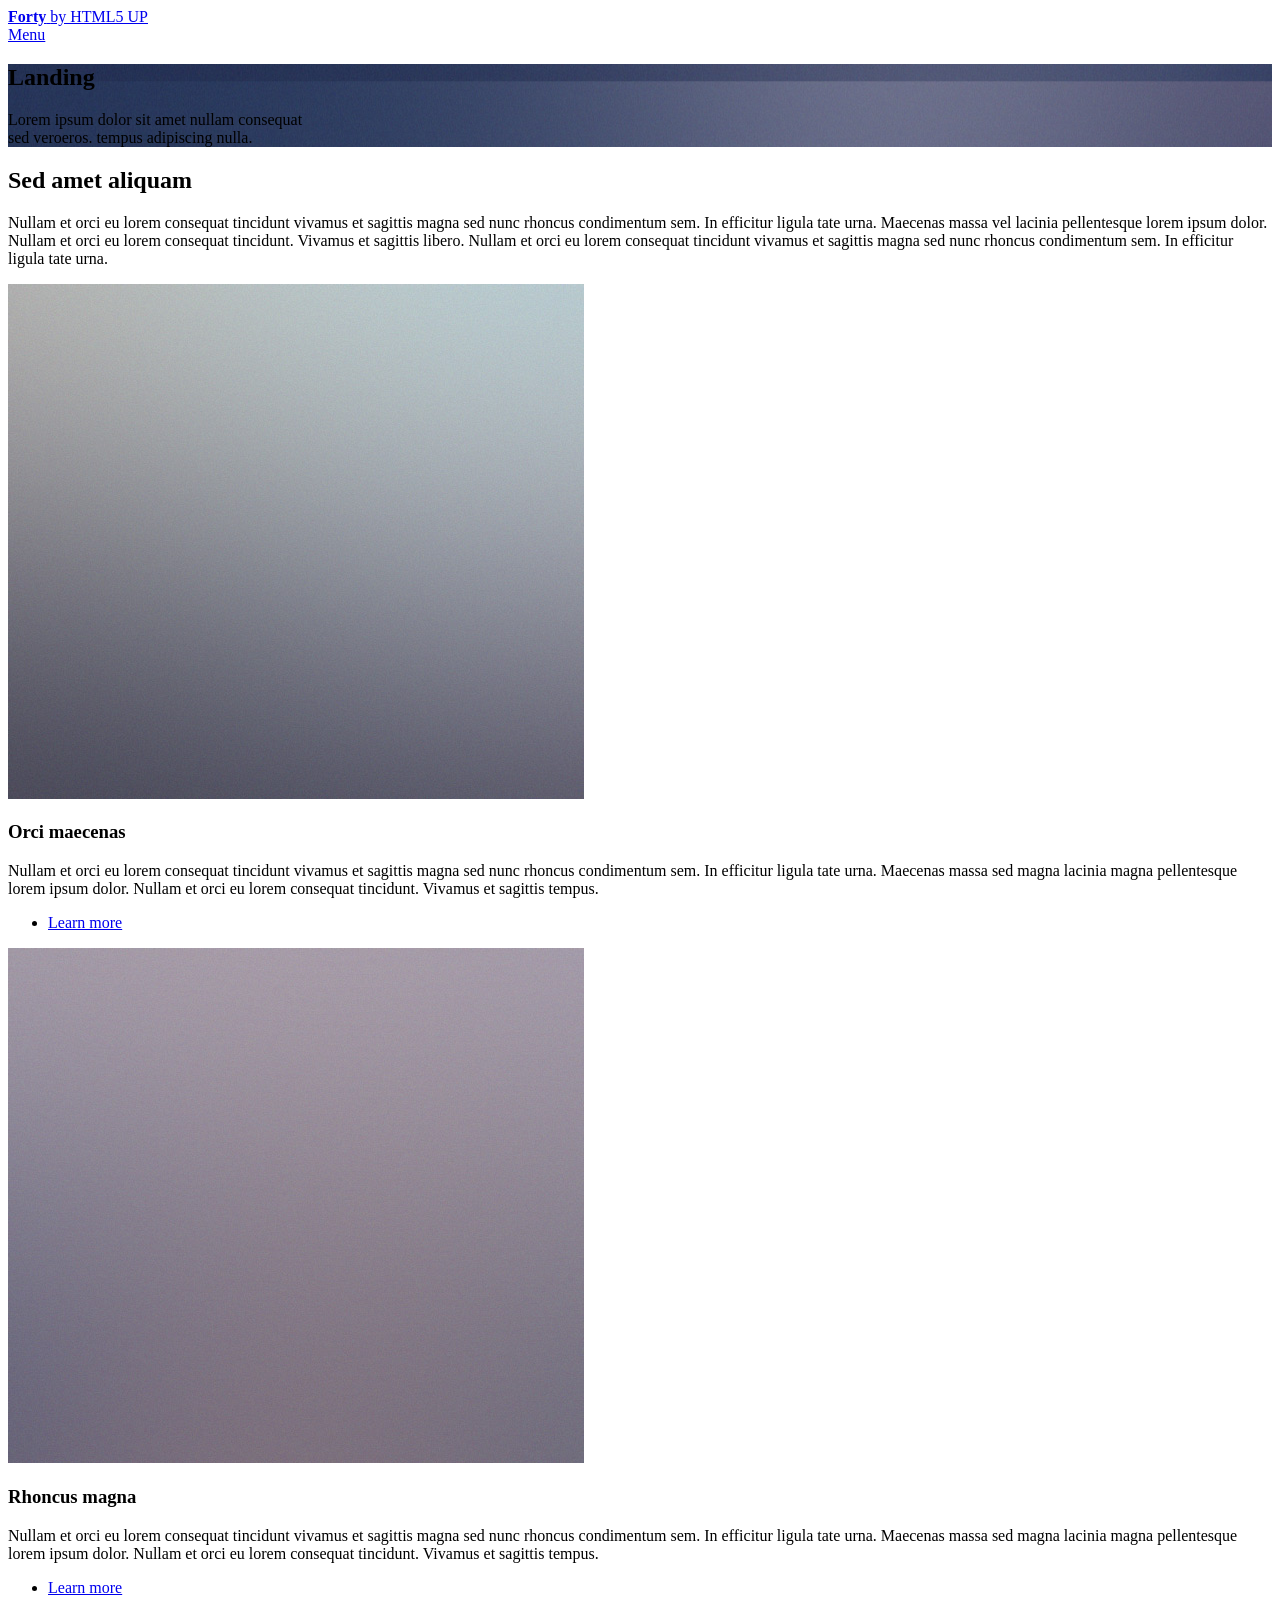
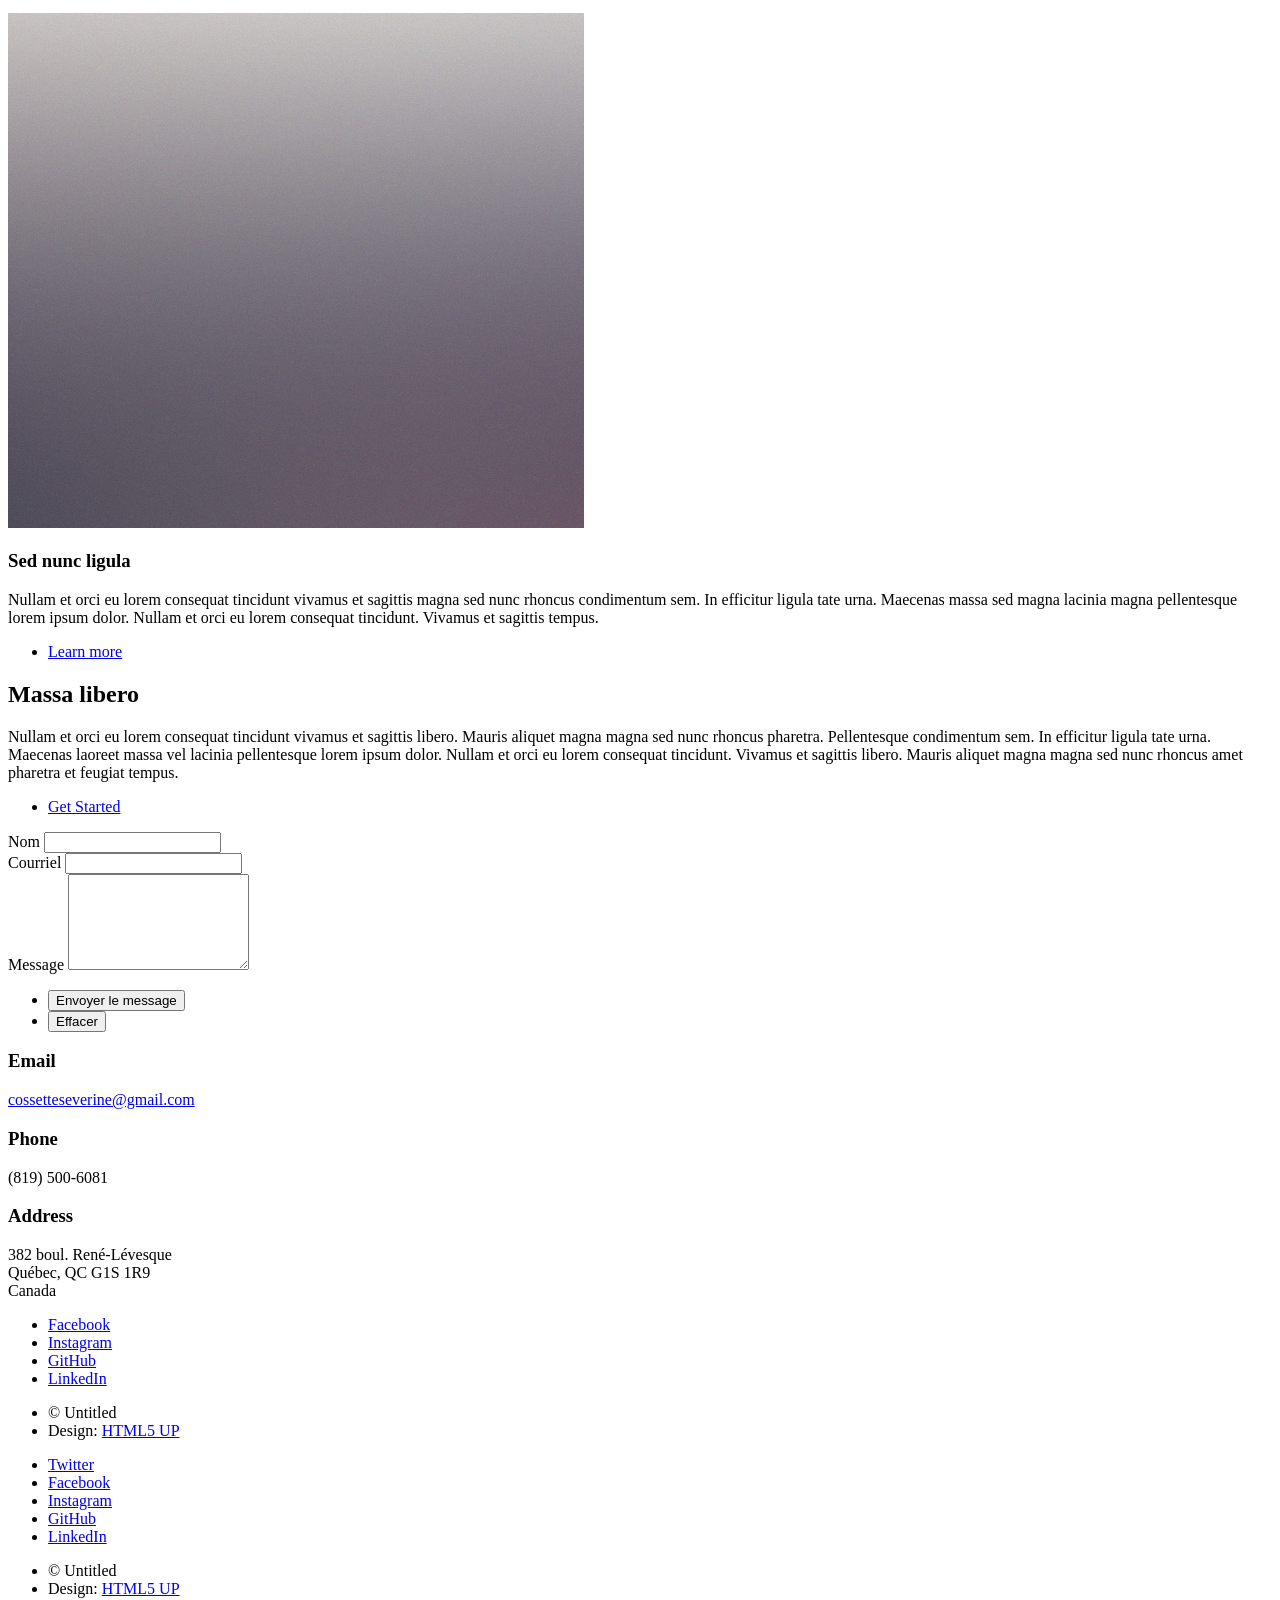
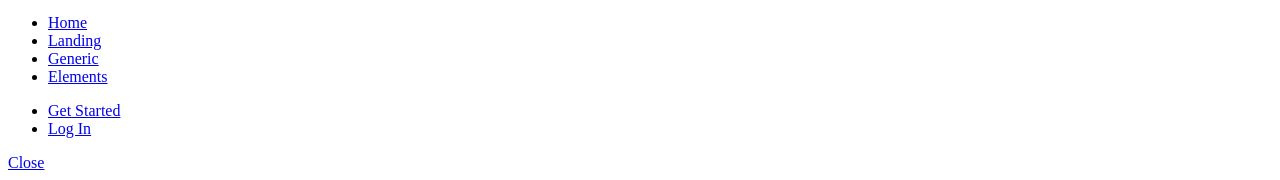
==== amis.html @ 2db43b46 "mise en page: photos" ====
<!DOCTYPE HTML>
<!--
	Forty by HTML5 UP
	html5up.net | @ajlkn
	Free for personal and commercial use under the CCA 3.0 license (html5up.net/license)
-->
<html>
	<head>
		<title>Séverine Cossette</title>
		<meta charset="utf-8" />
		<meta name="viewport" content="width=device-width, initial-scale=1, user-scalable=no" />
		<link rel="stylesheet" href="assets/css/main.css" />
		<noscript><link rel="stylesheet" href="assets/css/noscript.css" /></noscript>
	</head>
	<body class="is-preload">

		<!-- Wrapper -->
			<div id="wrapper">

				<!-- Header -->
				<!-- Note: The "styleN" class below should match that of the banner element. -->
					<header id="header" class="alt style2">
						<a href="index.html" class="logo"><strong>Forty</strong> <span>by HTML5 UP</span></a>
						<nav>
							<a href="#menu">Menu</a>
						</nav>
					</header>

				<!-- Menu -->
					<nav id="menu">
						<ul class="links">
							<li><a href="index.html">Home</a></li>
							<li><a href="landing.html">Landing</a></li>
							<li><a href="generic.html">Generic</a></li>
							<li><a href="elements.html">Elements</a></li>
						</ul>
						<ul class="actions stacked">
							<li><a href="#" class="button primary fit">Get Started</a></li>
							<li><a href="#" class="button fit">Log In</a></li>
						</ul>
					</nav>

				<!-- Banner -->
				<!-- Note: The "styleN" class below should match that of the header element. -->
					<section id="banner" class="style2">
						<div class="inner">
							<span class="image">
								<img src="images/pic07.jpg" alt="" />
							</span>
							<header class="major">
								<h1>Landing</h1>
							</header>
							<div class="content">
								<p>Lorem ipsum dolor sit amet nullam consequat<br />
								sed veroeros. tempus adipiscing nulla.</p>
							</div>
						</div>
					</section>

				<!-- Main -->
					<div id="main">

						<!-- One -->
							<section id="one">
								<div class="inner">
									<header class="major">
										<h2>Sed amet aliquam</h2>
									</header>
									<p>Nullam et orci eu lorem consequat tincidunt vivamus et sagittis magna sed nunc rhoncus condimentum sem. In efficitur ligula tate urna. Maecenas massa vel lacinia pellentesque lorem ipsum dolor. Nullam et orci eu lorem consequat tincidunt. Vivamus et sagittis libero. Nullam et orci eu lorem consequat tincidunt vivamus et sagittis magna sed nunc rhoncus condimentum sem. In efficitur ligula tate urna.</p>
								</div>
							</section>

						<!-- Two -->
							<section id="two" class="spotlights">
								<section>
									<a href="generic.html" class="image">
										<img src="images/pic08.jpg" alt="" data-position="center center" />
									</a>
									<div class="content">
										<div class="inner">
											<header class="major">
												<h3>Orci maecenas</h3>
											</header>
											<p>Nullam et orci eu lorem consequat tincidunt vivamus et sagittis magna sed nunc rhoncus condimentum sem. In efficitur ligula tate urna. Maecenas massa sed magna lacinia magna pellentesque lorem ipsum dolor. Nullam et orci eu lorem consequat tincidunt. Vivamus et sagittis tempus.</p>
											<ul class="actions">
												<li><a href="generic.html" class="button">Learn more</a></li>
											</ul>
										</div>
									</div>
								</section>
								<section>
									<a href="generic.html" class="image">
										<img src="images/pic09.jpg" alt="" data-position="top center" />
									</a>
									<div class="content">
										<div class="inner">
											<header class="major">
												<h3>Rhoncus magna</h3>
											</header>
											<p>Nullam et orci eu lorem consequat tincidunt vivamus et sagittis magna sed nunc rhoncus condimentum sem. In efficitur ligula tate urna. Maecenas massa sed magna lacinia magna pellentesque lorem ipsum dolor. Nullam et orci eu lorem consequat tincidunt. Vivamus et sagittis tempus.</p>
											<ul class="actions">
												<li><a href="generic.html" class="button">Learn more</a></li>
											</ul>
										</div>
									</div>
								</section>
								<section>
									<a href="generic.html" class="image">
										<img src="images/pic10.jpg" alt="" data-position="25% 25%" />
									</a>
									<div class="content">
										<div class="inner">
											<header class="major">
												<h3>Sed nunc ligula</h3>
											</header>
											<p>Nullam et orci eu lorem consequat tincidunt vivamus et sagittis magna sed nunc rhoncus condimentum sem. In efficitur ligula tate urna. Maecenas massa sed magna lacinia magna pellentesque lorem ipsum dolor. Nullam et orci eu lorem consequat tincidunt. Vivamus et sagittis tempus.</p>
											<ul class="actions">
												<li><a href="generic.html" class="button">Learn more</a></li>
											</ul>
										</div>
									</div>
								</section>
							</section>

						<!-- Three -->
							<section id="three">
								<div class="inner">
									<header class="major">
										<h2>Massa libero</h2>
									</header>
									<p>Nullam et orci eu lorem consequat tincidunt vivamus et sagittis libero. Mauris aliquet magna magna sed nunc rhoncus pharetra. Pellentesque condimentum sem. In efficitur ligula tate urna. Maecenas laoreet massa vel lacinia pellentesque lorem ipsum dolor. Nullam et orci eu lorem consequat tincidunt. Vivamus et sagittis libero. Mauris aliquet magna magna sed nunc rhoncus amet pharetra et feugiat tempus.</p>
									<ul class="actions">
										<li><a href="generic.html" class="button next">Get Started</a></li>
									</ul>
								</div>
							</section>

					</div>

								<!-- Contact -->
					<section id="contact">
						<div class="inner">
							<section>
								<form method="post" action="#">
									<div class="fields">
										<div class="field half">
											<label for="name">Nom</label>
											<input type="text" name="name" id="name" />
										</div>
										<div class="field half">
											<label for="email">Courriel</label>
											<input type="text" name="email" id="email" />
										</div>
										<div class="field">
											<label for="message">Message</label>
											<textarea name="message" id="message" rows="6"></textarea>
										</div>
									</div>
									<ul class="actions">
										<li><input type="submit" value="Envoyer le message" class="primary" /></li>
										<li><input type="reset" value="Effacer" /></li>
									</ul>
								</form>
							</section>
							<section class="split">
								<section>
									<div class="contact-method">
										<span class="icon solid alt fa-envelope"></span>
										<h3>Email</h3>
										<a href="#">cossetteseverine@gmail.com</a>
									</div>
								</section>
								<section>
									<div class="contact-method">
										<span class="icon solid alt fa-phone"></span>
										<h3>Phone</h3>
										<span>(819) 500-6081</span>
									</div>
								</section>
								<section>
									<div class="contact-method">
										<span class="icon solid alt fa-home"></span>
										<h3>Address</h3>
										<span>382 boul. René-Lévesque<br />
										Québec, QC G1S 1R9<br />
										Canada</span>
									</div>
								</section>
							</section>
						</div>
					</section>

				<!-- Footer -->
					<footer id="footer">
						<div class="inner">
							<ul class="icons">
								<li><a href="https://www.facebook.com/severine.cossette/" class="icon brands alt fa-facebook-f" target="_blank" rel="noopener"><span class="label">Facebook</span></a></li>
								<li><a href="https://www.instagram.com/scossette_/" class="icon brands alt fa-instagram" target="_blank" rel="noopener"><span class="label">Instagram</span></a></li>
								<li><a href="https://github.com/SevCos1" class="icon brands alt fa-github" target="_blank" rel="noopener"><span class="label">GitHub</span></a></li>
								<li><a href="https://www.linkedin.com/in/s%C3%A9verine-cossette-119508302/" class="icon brands alt fa-linkedin-in" target="_blank" rel="noopener"><span class="label">LinkedIn</span></a></li>
							</ul>
							<ul class="copyright">
								<li>&copy; Untitled</li><li>Design: <a href="https://html5up.net">HTML5 UP</a></li>
							</ul>
						</div>
					</footer>

			</div>

				<!-- Footer -->
					<footer id="footer">
						<div class="inner">
							<ul class="icons">
								<li><a href="#" class="icon brands alt fa-twitter"><span class="label">Twitter</span></a></li>
								<li><a href="#" class="icon brands alt fa-facebook-f"><span class="label">Facebook</span></a></li>
								<li><a href="#" class="icon brands alt fa-instagram"><span class="label">Instagram</span></a></li>
								<li><a href="#" class="icon brands alt fa-github"><span class="label">GitHub</span></a></li>
								<li><a href="#" class="icon brands alt fa-linkedin-in"><span class="label">LinkedIn</span></a></li>
							</ul>
							<ul class="copyright">
								<li>&copy; Untitled</li><li>Design: <a href="https://html5up.net">HTML5 UP</a></li>
							</ul>
						</div>
					</footer>

			</div>


		<!-- Scripts -->
			<script src="assets/js/jquery.min.js"></script>
			<script src="assets/js/jquery.scrolly.min.js"></script>
			<script src="assets/js/jquery.scrollex.min.js"></script>
			<script src="assets/js/browser.min.js"></script>
			<script src="assets/js/breakpoints.min.js"></script>
			<script src="assets/js/util.js"></script>
			<script src="assets/js/main.js"></script>

	</body>
</html>
---- assets/css/main.css ----
@import url(fontawesome-all.min.css);
@import url("https://fonts.googleapis.com/css?family=Source+Sans+Pro:300,300italic,600,600italic");

/*
	Forty by HTML5 UP
	html5up.net | @ajlkn
	Free for personal and commercial use under the CCA 3.0 license (html5up.net/license)
*/

html, body, div, span, applet, object,
iframe, h1, h2, h3, h4, h5, h6, p, blockquote,
pre, a, abbr, acronym, address, big, cite,
code, del, dfn, em, img, ins, kbd, q, s, samp,
small, strike, strong, sub, sup, tt, var, b,
u, i, center, dl, dt, dd, ol, ul, li, fieldset,
form, label, legend, table, caption, tbody,
tfoot, thead, tr, th, td, article, aside,
canvas, details, embed, figure, figcaption,
footer, header, hgroup, menu, nav, output, ruby,
section, summary, time, mark, audio, video {
	margin: 0;
	padding: 0;
	border: 0;
	font-size: 100%;
	font: inherit;
	vertical-align: baseline;}

article, aside, details, figcaption, figure,
footer, header, hgroup, menu, nav, section {
	display: block;}

body {
	line-height: 1;
}

ol, ul {
	list-style: none;
}

blockquote, q {
	quotes: none;
}

	blockquote:before, blockquote:after, q:before, q:after {
		content: '';
		content: none;
	}

table {
	border-collapse: collapse;
	border-spacing: 0;
}

body {
	-webkit-text-size-adjust: none;
}

mark {
	background-color: transparent;
	color: inherit;
}

input::-moz-focus-inner {
	border: 0;
	padding: 0;
}

input, select, textarea {
	-moz-appearance: none;
	-webkit-appearance: none;
	-ms-appearance: none;
	appearance: none;
}

/* Basic */

	@-ms-viewport {
		width: device-width;
	}

	body {
		-ms-overflow-style: scrollbar;
	}

	@media screen and (max-width: 480px) {

		html, body {
			min-width: 320px;
		}

	}

	html {
		box-sizing: border-box;
	}

	*, *:before, *:after {
		box-sizing: inherit;
	}

	body {
		background: #242943;
	}

		body.is-preload *, body.is-preload *:before, body.is-preload *:after {
			-moz-animation: none !important;
			-webkit-animation: none !important;
			-ms-animation: none !important;
			animation: none !important;
			-moz-transition: none !important;
			-webkit-transition: none !important;
			-ms-transition: none !important;
			transition: none !important;
		}

/* Type */

	body, input, select, textarea {
		color: #ffffff;
		font-family: "Source Sans Pro", Helvetica, sans-serif;
		font-size: 17pt;
		font-weight: 300;
		letter-spacing: 0.025em;
		line-height: 1.65;
	}

		@media screen and (max-width: 1680px) {

			body, input, select, textarea {
				font-size: 14pt;
			}

		}

		@media screen and (max-width: 1280px) {

			body, input, select, textarea {
				font-size: 12pt;
			}

		}

		@media screen and (max-width: 360px) {

			body, input, select, textarea {
				font-size: 11pt;
			}

		}

	a {
		-moz-transition: color 0.2s ease-in-out, border-bottom-color 0.2s ease-in-out;
		-webkit-transition: color 0.2s ease-in-out, border-bottom-color 0.2s ease-in-out;
		-ms-transition: color 0.2s ease-in-out, border-bottom-color 0.2s ease-in-out;
		transition: color 0.2s ease-in-out, border-bottom-color 0.2s ease-in-out;
		border-bottom: dotted 1px;
		color: inherit;
		text-decoration: none;
	}

		a:hover {
			border-bottom-color: transparent;
			color: #9bf1ff !important;
		}

		a:active {
			color: #53e3fb !important;
		}

	strong, b {
		color: #ffffff;
		font-weight: 600;
	}

	em, i {
		font-style: italic;
	}

	p {
		margin: 0 0 2em 0;
	}

	h1, h2, h3, h4, h5, h6 {
		color: #ffffff;
		font-weight: 600;
		line-height: 1.65;
		margin: 0 0 1em 0;
	}

		h1 a, h2 a, h3 a, h4 a, h5 a, h6 a {
			color: inherit;
			border-bottom: 0;
		}

	h1 {
		font-size: 2.5em;
	}

	h2 {
		font-size: 1.75em;
	}

	h3 {
		font-size: 1.35em;
	}

	h4 {
		font-size: 1.1em;
	}

	h5 {
		font-size: 0.9em;
	}

	h6 {
		font-size: 0.7em;
	}

	@media screen and (max-width: 736px) {

		h1 {
			font-size: 2em;
		}

		h2 {
			font-size: 1.5em;
		}

		h3 {
			font-size: 1.25em;
		}

	}

	sub {
		font-size: 0.8em;
		position: relative;
		top: 0.5em;
	}

	sup {
		font-size: 0.8em;
		position: relative;
		top: -0.5em;
	}

	blockquote {
		border-left: solid 4px rgba(212, 212, 255, 0.1);
		font-style: italic;
		margin: 0 0 2em 0;
		padding: 0.5em 0 0.5em 2em;
	}

	code {
		background: rgba(212, 212, 255, 0.035);
		font-family: "Courier New", monospace;
		font-size: 0.9em;
		margin: 0 0.25em;
		padding: 0.25em 0.65em;
	}

	pre {
		-webkit-overflow-scrolling: touch;
		font-family: "Courier New", monospace;
		font-size: 0.9em;
		margin: 0 0 2em 0;
	}

		pre code {
			display: block;
			line-height: 1.75;
			padding: 1em 1.5em;
			overflow-x: auto;
		}

	hr {
		border: 0;
		border-bottom: solid 1px rgba(212, 212, 255, 0.1);
		margin: 2em 0;
	}

		hr.major {
			margin: 3em 0;
		}

	.align-left {
		text-align: left;
	}

	.align-center {
		text-align: center;
	}

	.align-right {
		text-align: right;
	}

/* Row */

	.row {
		display: flex;
		flex-wrap: wrap;
		box-sizing: border-box;
		align-items: stretch;
	}

		.row > * {
			box-sizing: border-box;
		}

		.row.gtr-uniform > * > :last-child {
			margin-bottom: 0;
		}

		.row.aln-left {
			justify-content: flex-start;
		}

		.row.aln-center {
			justify-content: center;
		}

		.row.aln-right {
			justify-content: flex-end;
		}

		.row.aln-top {
			align-items: flex-start;
		}

		.row.aln-middle {
			align-items: center;
		}

		.row.aln-bottom {
			align-items: flex-end;
		}

		.row > .imp {
			order: -1;
		}

		.row > .col-1 {
			width: 8.33333%;
		}

		.row > .off-1 {
			margin-left: 8.33333%;
		}

		.row > .col-2 {
			width: 16.66667%;
		}

		.row > .off-2 {
			margin-left: 16.66667%;
		}

		.row > .col-3 {
			width: 25%;
		}

		.row > .off-3 {
			margin-left: 25%;
		}

		.row > .col-4 {
			width: 33.33333%;
		}

		.row > .off-4 {
			margin-left: 33.33333%;
		}

		.row > .col-5 {
			width: 41.66667%;
		}

		.row > .off-5 {
			margin-left: 41.66667%;
		}

		.row > .col-6 {
			width: 50%;
		}

		.row > .off-6 {
			margin-left: 50%;
		}

		.row > .col-7 {
			width: 58.33333%;
		}

		.row > .off-7 {
			margin-left: 58.33333%;
		}

		.row > .col-8 {
			width: 66.66667%;
		}

		.row > .off-8 {
			margin-left: 66.66667%;
		}

		.row > .col-9 {
			width: 75%;
		}

		.row > .off-9 {
			margin-left: 75%;
		}

		.row > .col-10 {
			width: 83.33333%;
		}

		.row > .off-10 {
			margin-left: 83.33333%;
		}

		.row > .col-11 {
			width: 91.66667%;
		}

		.row > .off-11 {
			margin-left: 91.66667%;
		}

		.row > .col-12 {
			width: 100%;
		}

		.row > .off-12 {
			margin-left: 100%;
		}

		.row.gtr-0 {
			margin-top: 0;
			margin-left: 0em;
		}

			.row.gtr-0 > * {
				padding: 0 0 0 0em;
			}

			.row.gtr-0.gtr-uniform {
				margin-top: 0em;
			}

				.row.gtr-0.gtr-uniform > * {
					padding-top: 0em;
				}

		.row.gtr-25 {
			margin-top: 0;
			margin-left: -0.5em;
		}

			.row.gtr-25 > * {
				padding: 0 0 0 0.5em;
			}

			.row.gtr-25.gtr-uniform {
				margin-top: -0.5em;
			}

				.row.gtr-25.gtr-uniform > * {
					padding-top: 0.5em;
				}

		.row.gtr-50 {
			margin-top: 0;
			margin-left: -1em;
		}

			.row.gtr-50 > * {
				padding: 0 0 0 1em;
			}

			.row.gtr-50.gtr-uniform {
				margin-top: -1em;
			}

				.row.gtr-50.gtr-uniform > * {
					padding-top: 1em;
				}

		.row {
			margin-top: 0;
			margin-left: -2em;
		}

			.row > * {
				padding: 0 0 0 2em;
			}

			.row.gtr-uniform {
				margin-top: -2em;
			}

				.row.gtr-uniform > * {
					padding-top: 2em;
				}

		.row.gtr-150 {
			margin-top: 0;
			margin-left: -3em;
		}

			.row.gtr-150 > * {
				padding: 0 0 0 3em;
			}

			.row.gtr-150.gtr-uniform {
				margin-top: -3em;
			}

				.row.gtr-150.gtr-uniform > * {
					padding-top: 3em;
				}

		.row.gtr-200 {
			margin-top: 0;
			margin-left: -4em;
		}

			.row.gtr-200 > * {
				padding: 0 0 0 4em;
			}

			.row.gtr-200.gtr-uniform {
				margin-top: -4em;
			}

				.row.gtr-200.gtr-uniform > * {
					padding-top: 4em;
				}

		@media screen and (max-width: 1680px) {

			.row {
				display: flex;
				flex-wrap: wrap;
				box-sizing: border-box;
				align-items: stretch;
			}

				.row > * {
					box-sizing: border-box;
				}

				.row.gtr-uniform > * > :last-child {
					margin-bottom: 0;
				}

				.row.aln-left {
					justify-content: flex-start;
				}

				.row.aln-center {
					justify-content: center;
				}

				.row.aln-right {
					justify-content: flex-end;
				}

				.row.aln-top {
					align-items: flex-start;
				}

				.row.aln-middle {
					align-items: center;
				}

				.row.aln-bottom {
					align-items: flex-end;
				}

				.row > .imp-xlarge {
					order: -1;
				}

				.row > .col-1-xlarge {
					width: 8.33333%;
				}

				.row > .off-1-xlarge {
					margin-left: 8.33333%;
				}

				.row > .col-2-xlarge {
					width: 16.66667%;
				}

				.row > .off-2-xlarge {
					margin-left: 16.66667%;
				}

				.row > .col-3-xlarge {
					width: 25%;
				}

				.row > .off-3-xlarge {
					margin-left: 25%;
				}

				.row > .col-4-xlarge {
					width: 33.33333%;
				}

				.row > .off-4-xlarge {
					margin-left: 33.33333%;
				}

				.row > .col-5-xlarge {
					width: 41.66667%;
				}

				.row > .off-5-xlarge {
					margin-left: 41.66667%;
				}

				.row > .col-6-xlarge {
					width: 50%;
				}

				.row > .off-6-xlarge {
					margin-left: 50%;
				}

				.row > .col-7-xlarge {
					width: 58.33333%;
				}

				.row > .off-7-xlarge {
					margin-left: 58.33333%;
				}

				.row > .col-8-xlarge {
					width: 66.66667%;
				}

				.row > .off-8-xlarge {
					margin-left: 66.66667%;
				}

				.row > .col-9-xlarge {
					width: 75%;
				}

				.row > .off-9-xlarge {
					margin-left: 75%;
				}

				.row > .col-10-xlarge {
					width: 83.33333%;
				}

				.row > .off-10-xlarge {
					margin-left: 83.33333%;
				}

				.row > .col-11-xlarge {
					width: 91.66667%;
				}

				.row > .off-11-xlarge {
					margin-left: 91.66667%;
				}

				.row > .col-12-xlarge {
					width: 100%;
				}

				.row > .off-12-xlarge {
					margin-left: 100%;
				}

				.row.gtr-0 {
					margin-top: 0;
					margin-left: 0em;
				}

					.row.gtr-0 > * {
						padding: 0 0 0 0em;
					}

					.row.gtr-0.gtr-uniform {
						margin-top: 0em;
					}

						.row.gtr-0.gtr-uniform > * {
							padding-top: 0em;
						}

				.row.gtr-25 {
					margin-top: 0;
					margin-left: -0.5em;
				}

					.row.gtr-25 > * {
						padding: 0 0 0 0.5em;
					}

					.row.gtr-25.gtr-uniform {
						margin-top: -0.5em;
					}

						.row.gtr-25.gtr-uniform > * {
							padding-top: 0.5em;
						}

				.row.gtr-50 {
					margin-top: 0;
					margin-left: -1em;
				}

					.row.gtr-50 > * {
						padding: 0 0 0 1em;
					}

					.row.gtr-50.gtr-uniform {
						margin-top: -1em;
					}

						.row.gtr-50.gtr-uniform > * {
							padding-top: 1em;
						}

				.row {
					margin-top: 0;
					margin-left: -2em;
				}

					.row > * {
						padding: 0 0 0 2em;
					}

					.row.gtr-uniform {
						margin-top: -2em;
					}

						.row.gtr-uniform > * {
							padding-top: 2em;
						}

				.row.gtr-150 {
					margin-top: 0;
					margin-left: -3em;
				}

					.row.gtr-150 > * {
						padding: 0 0 0 3em;
					}

					.row.gtr-150.gtr-uniform {
						margin-top: -3em;
					}

						.row.gtr-150.gtr-uniform > * {
							padding-top: 3em;
						}

				.row.gtr-200 {
					margin-top: 0;
					margin-left: -4em;
				}

					.row.gtr-200 > * {
						padding: 0 0 0 4em;
					}

					.row.gtr-200.gtr-uniform {
						margin-top: -4em;
					}

						.row.gtr-200.gtr-uniform > * {
							padding-top: 4em;
						}

		}

		@media screen and (max-width: 1280px) {

			.row {
				display: flex;
				flex-wrap: wrap;
				box-sizing: border-box;
				align-items: stretch;
			}

				.row > * {
					box-sizing: border-box;
				}

				.row.gtr-uniform > * > :last-child {
					margin-bottom: 0;
				}

				.row.aln-left {
					justify-content: flex-start;
				}

				.row.aln-center {
					justify-content: center;
				}

				.row.aln-right {
					justify-content: flex-end;
				}

				.row.aln-top {
					align-items: flex-start;
				}

				.row.aln-middle {
					align-items: center;
				}

				.row.aln-bottom {
					align-items: flex-end;
				}

				.row > .imp-large {
					order: -1;
				}

				.row > .col-1-large {
					width: 8.33333%;
				}

				.row > .off-1-large {
					margin-left: 8.33333%;
				}

				.row > .col-2-large {
					width: 16.66667%;
				}

				.row > .off-2-large {
					margin-left: 16.66667%;
				}

				.row > .col-3-large {
					width: 25%;
				}

				.row > .off-3-large {
					margin-left: 25%;
				}

				.row > .col-4-large {
					width: 33.33333%;
				}

				.row > .off-4-large {
					margin-left: 33.33333%;
				}

				.row > .col-5-large {
					width: 41.66667%;
				}

				.row > .off-5-large {
					margin-left: 41.66667%;
				}

				.row > .col-6-large {
					width: 50%;
				}

				.row > .off-6-large {
					margin-left: 50%;
				}

				.row > .col-7-large {
					width: 58.33333%;
				}

				.row > .off-7-large {
					margin-left: 58.33333%;
				}

				.row > .col-8-large {
					width: 66.66667%;
				}

				.row > .off-8-large {
					margin-left: 66.66667%;
				}

				.row > .col-9-large {
					width: 75%;
				}

				.row > .off-9-large {
					margin-left: 75%;
				}

				.row > .col-10-large {
					width: 83.33333%;
				}

				.row > .off-10-large {
					margin-left: 83.33333%;
				}

				.row > .col-11-large {
					width: 91.66667%;
				}

				.row > .off-11-large {
					margin-left: 91.66667%;
				}

				.row > .col-12-large {
					width: 100%;
				}

				.row > .off-12-large {
					margin-left: 100%;
				}

				.row.gtr-0 {
					margin-top: 0;
					margin-left: 0em;
				}

					.row.gtr-0 > * {
						padding: 0 0 0 0em;
					}

					.row.gtr-0.gtr-uniform {
						margin-top: 0em;
					}

						.row.gtr-0.gtr-uniform > * {
							padding-top: 0em;
						}

				.row.gtr-25 {
					margin-top: 0;
					margin-left: -0.375em;
				}

					.row.gtr-25 > * {
						padding: 0 0 0 0.375em;
					}

					.row.gtr-25.gtr-uniform {
						margin-top: -0.375em;
					}

						.row.gtr-25.gtr-uniform > * {
							padding-top: 0.375em;
						}

				.row.gtr-50 {
					margin-top: 0;
					margin-left: -0.75em;
				}

					.row.gtr-50 > * {
						padding: 0 0 0 0.75em;
					}

					.row.gtr-50.gtr-uniform {
						margin-top: -0.75em;
					}

						.row.gtr-50.gtr-uniform > * {
							padding-top: 0.75em;
						}

				.row {
					margin-top: 0;
					margin-left: -1.5em;
				}

					.row > * {
						padding: 0 0 0 1.5em;
					}

					.row.gtr-uniform {
						margin-top: -1.5em;
					}

						.row.gtr-uniform > * {
							padding-top: 1.5em;
						}

				.row.gtr-150 {
					margin-top: 0;
					margin-left: -2.25em;
				}

					.row.gtr-150 > * {
						padding: 0 0 0 2.25em;
					}

					.row.gtr-150.gtr-uniform {
						margin-top: -2.25em;
					}

						.row.gtr-150.gtr-uniform > * {
							padding-top: 2.25em;
						}

				.row.gtr-200 {
					margin-top: 0;
					margin-left: -3em;
				}

					.row.gtr-200 > * {
						padding: 0 0 0 3em;
					}

					.row.gtr-200.gtr-uniform {
						margin-top: -3em;
					}

						.row.gtr-200.gtr-uniform > * {
							padding-top: 3em;
						}

		}

		@media screen and (max-width: 980px) {

			.row {
				display: flex;
				flex-wrap: wrap;
				box-sizing: border-box;
				align-items: stretch;
			}

				.row > * {
					box-sizing: border-box;
				}

				.row.gtr-uniform > * > :last-child {
					margin-bottom: 0;
				}

				.row.aln-left {
					justify-content: flex-start;
				}

				.row.aln-center {
					justify-content: center;
				}

				.row.aln-right {
					justify-content: flex-end;
				}

				.row.aln-top {
					align-items: flex-start;
				}

				.row.aln-middle {
					align-items: center;
				}

				.row.aln-bottom {
					align-items: flex-end;
				}

				.row > .imp-medium {
					order: -1;
				}

				.row > .col-1-medium {
					width: 8.33333%;
				}

				.row > .off-1-medium {
					margin-left: 8.33333%;
				}

				.row > .col-2-medium {
					width: 16.66667%;
				}

				.row > .off-2-medium {
					margin-left: 16.66667%;
				}

				.row > .col-3-medium {
					width: 25%;
				}

				.row > .off-3-medium {
					margin-left: 25%;
				}

				.row > .col-4-medium {
					width: 33.33333%;
				}

				.row > .off-4-medium {
					margin-left: 33.33333%;
				}

				.row > .col-5-medium {
					width: 41.66667%;
				}

				.row > .off-5-medium {
					margin-left: 41.66667%;
				}

				.row > .col-6-medium {
					width: 50%;
				}

				.row > .off-6-medium {
					margin-left: 50%;
				}

				.row > .col-7-medium {
					width: 58.33333%;
				}

				.row > .off-7-medium {
					margin-left: 58.33333%;
				}

				.row > .col-8-medium {
					width: 66.66667%;
				}

				.row > .off-8-medium {
					margin-left: 66.66667%;
				}

				.row > .col-9-medium {
					width: 75%;
				}

				.row > .off-9-medium {
					margin-left: 75%;
				}

				.row > .col-10-medium {
					width: 83.33333%;
				}

				.row > .off-10-medium {
					margin-left: 83.33333%;
				}

				.row > .col-11-medium {
					width: 91.66667%;
				}

				.row > .off-11-medium {
					margin-left: 91.66667%;
				}

				.row > .col-12-medium {
					width: 100%;
				}

				.row > .off-12-medium {
					margin-left: 100%;
				}

				.row.gtr-0 {
					margin-top: 0;
					margin-left: 0em;
				}

					.row.gtr-0 > * {
						padding: 0 0 0 0em;
					}

					.row.gtr-0.gtr-uniform {
						margin-top: 0em;
					}

						.row.gtr-0.gtr-uniform > * {
							padding-top: 0em;
						}

				.row.gtr-25 {
					margin-top: 0;
					margin-left: -0.375em;
				}

					.row.gtr-25 > * {
						padding: 0 0 0 0.375em;
					}

					.row.gtr-25.gtr-uniform {
						margin-top: -0.375em;
					}

						.row.gtr-25.gtr-uniform > * {
							padding-top: 0.375em;
						}

				.row.gtr-50 {
					margin-top: 0;
					margin-left: -0.75em;
				}

					.row.gtr-50 > * {
						padding: 0 0 0 0.75em;
					}

					.row.gtr-50.gtr-uniform {
						margin-top: -0.75em;
					}

						.row.gtr-50.gtr-uniform > * {
							padding-top: 0.75em;
						}

				.row {
					margin-top: 0;
					margin-left: -1.5em;
				}

					.row > * {
						padding: 0 0 0 1.5em;
					}

					.row.gtr-uniform {
						margin-top: -1.5em;
					}

						.row.gtr-uniform > * {
							padding-top: 1.5em;
						}

				.row.gtr-150 {
					margin-top: 0;
					margin-left: -2.25em;
				}

					.row.gtr-150 > * {
						padding: 0 0 0 2.25em;
					}

					.row.gtr-150.gtr-uniform {
						margin-top: -2.25em;
					}

						.row.gtr-150.gtr-uniform > * {
							padding-top: 2.25em;
						}

				.row.gtr-200 {
					margin-top: 0;
					margin-left: -3em;
				}

					.row.gtr-200 > * {
						padding: 0 0 0 3em;
					}

					.row.gtr-200.gtr-uniform {
						margin-top: -3em;
					}

						.row.gtr-200.gtr-uniform > * {
							padding-top: 3em;
						}

		}

		@media screen and (max-width: 736px) {

			.row {
				display: flex;
				flex-wrap: wrap;
				box-sizing: border-box;
				align-items: stretch;
			}

				.row > * {
					box-sizing: border-box;
				}

				.row.gtr-uniform > * > :last-child {
					margin-bottom: 0;
				}

				.row.aln-left {
					justify-content: flex-start;
				}

				.row.aln-center {
					justify-content: center;
				}

				.row.aln-right {
					justify-content: flex-end;
				}

				.row.aln-top {
					align-items: flex-start;
				}

				.row.aln-middle {
					align-items: center;
				}

				.row.aln-bottom {
					align-items: flex-end;
				}

				.row > .imp-small {
					order: -1;
				}

				.row > .col-1-small {
					width: 8.33333%;
				}

				.row > .off-1-small {
					margin-left: 8.33333%;
				}

				.row > .col-2-small {
					width: 16.66667%;
				}

				.row > .off-2-small {
					margin-left: 16.66667%;
				}

				.row > .col-3-small {
					width: 25%;
				}

				.row > .off-3-small {
					margin-left: 25%;
				}

				.row > .col-4-small {
					width: 33.33333%;
				}

				.row > .off-4-small {
					margin-left: 33.33333%;
				}

				.row > .col-5-small {
					width: 41.66667%;
				}

				.row > .off-5-small {
					margin-left: 41.66667%;
				}

				.row > .col-6-small {
					width: 50%;
				}

				.row > .off-6-small {
					margin-left: 50%;
				}

				.row > .col-7-small {
					width: 58.33333%;
				}

				.row > .off-7-small {
					margin-left: 58.33333%;
				}

				.row > .col-8-small {
					width: 66.66667%;
				}

				.row > .off-8-small {
					margin-left: 66.66667%;
				}

				.row > .col-9-small {
					width: 75%;
				}

				.row > .off-9-small {
					margin-left: 75%;
				}

				.row > .col-10-small {
					width: 83.33333%;
				}

				.row > .off-10-small {
					margin-left: 83.33333%;
				}

				.row > .col-11-small {
					width: 91.66667%;
				}

				.row > .off-11-small {
					margin-left: 91.66667%;
				}

				.row > .col-12-small {
					width: 100%;
				}

				.row > .off-12-small {
					margin-left: 100%;
				}

				.row.gtr-0 {
					margin-top: 0;
					margin-left: 0em;
				}

					.row.gtr-0 > * {
						padding: 0 0 0 0em;
					}

					.row.gtr-0.gtr-uniform {
						margin-top: 0em;
					}

						.row.gtr-0.gtr-uniform > * {
							padding-top: 0em;
						}

				.row.gtr-25 {
					margin-top: 0;
					margin-left: -0.3125em;
				}

					.row.gtr-25 > * {
						padding: 0 0 0 0.3125em;
					}

					.row.gtr-25.gtr-uniform {
						margin-top: -0.3125em;
					}

						.row.gtr-25.gtr-uniform > * {
							padding-top: 0.3125em;
						}

				.row.gtr-50 {
					margin-top: 0;
					margin-left: -0.625em;
				}

					.row.gtr-50 > * {
						padding: 0 0 0 0.625em;
					}

					.row.gtr-50.gtr-uniform {
						margin-top: -0.625em;
					}

						.row.gtr-50.gtr-uniform > * {
							padding-top: 0.625em;
						}

				.row {
					margin-top: 0;
					margin-left: -1.25em;
				}

					.row > * {
						padding: 0 0 0 1.25em;
					}

					.row.gtr-uniform {
						margin-top: -1.25em;
					}

						.row.gtr-uniform > * {
							padding-top: 1.25em;
						}

				.row.gtr-150 {
					margin-top: 0;
					margin-left: -1.875em;
				}

					.row.gtr-150 > * {
						padding: 0 0 0 1.875em;
					}

					.row.gtr-150.gtr-uniform {
						margin-top: -1.875em;
					}

						.row.gtr-150.gtr-uniform > * {
							padding-top: 1.875em;
						}

				.row.gtr-200 {
					margin-top: 0;
					margin-left: -2.5em;
				}

					.row.gtr-200 > * {
						padding: 0 0 0 2.5em;
					}

					.row.gtr-200.gtr-uniform {
						margin-top: -2.5em;
					}

						.row.gtr-200.gtr-uniform > * {
							padding-top: 2.5em;
						}

		}

		@media screen and (max-width: 480px) {

			.row {
				display: flex;
				flex-wrap: wrap;
				box-sizing: border-box;
				align-items: stretch;
			}

				.row > * {
					box-sizing: border-box;
				}

				.row.gtr-uniform > * > :last-child {
					margin-bottom: 0;
				}

				.row.aln-left {
					justify-content: flex-start;
				}

				.row.aln-center {
					justify-content: center;
				}

				.row.aln-right {
					justify-content: flex-end;
				}

				.row.aln-top {
					align-items: flex-start;
				}

				.row.aln-middle {
					align-items: center;
				}

				.row.aln-bottom {
					align-items: flex-end;
				}

				.row > .imp-xsmall {
					order: -1;
				}

				.row > .col-1-xsmall {
					width: 8.33333%;
				}

				.row > .off-1-xsmall {
					margin-left: 8.33333%;
				}

				.row > .col-2-xsmall {
					width: 16.66667%;
				}

				.row > .off-2-xsmall {
					margin-left: 16.66667%;
				}

				.row > .col-3-xsmall {
					width: 25%;
				}

				.row > .off-3-xsmall {
					margin-left: 25%;
				}

				.row > .col-4-xsmall {
					width: 33.33333%;
				}

				.row > .off-4-xsmall {
					margin-left: 33.33333%;
				}

				.row > .col-5-xsmall {
					width: 41.66667%;
				}

				.row > .off-5-xsmall {
					margin-left: 41.66667%;
				}

				.row > .col-6-xsmall {
					width: 50%;
				}

				.row > .off-6-xsmall {
					margin-left: 50%;
				}

				.row > .col-7-xsmall {
					width: 58.33333%;
				}

				.row > .off-7-xsmall {
					margin-left: 58.33333%;
				}

				.row > .col-8-xsmall {
					width: 66.66667%;
				}

				.row > .off-8-xsmall {
					margin-left: 66.66667%;
				}

				.row > .col-9-xsmall {
					width: 75%;
				}

				.row > .off-9-xsmall {
					margin-left: 75%;
				}

				.row > .col-10-xsmall {
					width: 83.33333%;
				}

				.row > .off-10-xsmall {
					margin-left: 83.33333%;
				}

				.row > .col-11-xsmall {
					width: 91.66667%;
				}

				.row > .off-11-xsmall {
					margin-left: 91.66667%;
				}

				.row > .col-12-xsmall {
					width: 100%;
				}

				.row > .off-12-xsmall {
					margin-left: 100%;
				}

				.row.gtr-0 {
					margin-top: 0;
					margin-left: 0em;
				}

					.row.gtr-0 > * {
						padding: 0 0 0 0em;
					}

					.row.gtr-0.gtr-uniform {
						margin-top: 0em;
					}

						.row.gtr-0.gtr-uniform > * {
							padding-top: 0em;
						}

				.row.gtr-25 {
					margin-top: 0;
					margin-left: -0.3125em;
				}

					.row.gtr-25 > * {
						padding: 0 0 0 0.3125em;
					}

					.row.gtr-25.gtr-uniform {
						margin-top: -0.3125em;
					}

						.row.gtr-25.gtr-uniform > * {
							padding-top: 0.3125em;
						}

				.row.gtr-50 {
					margin-top: 0;
					margin-left: -0.625em;
				}

					.row.gtr-50 > * {
						padding: 0 0 0 0.625em;
					}

					.row.gtr-50.gtr-uniform {
						margin-top: -0.625em;
					}

						.row.gtr-50.gtr-uniform > * {
							padding-top: 0.625em;
						}

				.row {
					margin-top: 0;
					margin-left: -1.25em;
				}

					.row > * {
						padding: 0 0 0 1.25em;
					}

					.row.gtr-uniform {
						margin-top: -1.25em;
					}

						.row.gtr-uniform > * {
							padding-top: 1.25em;
						}

				.row.gtr-150 {
					margin-top: 0;
					margin-left: -1.875em;
				}

					.row.gtr-150 > * {
						padding: 0 0 0 1.875em;
					}

					.row.gtr-150.gtr-uniform {
						margin-top: -1.875em;
					}

						.row.gtr-150.gtr-uniform > * {
							padding-top: 1.875em;
						}

				.row.gtr-200 {
					margin-top: 0;
					margin-left: -2.5em;
				}

					.row.gtr-200 > * {
						padding: 0 0 0 2.5em;
					}

					.row.gtr-200.gtr-uniform {
						margin-top: -2.5em;
					}

						.row.gtr-200.gtr-uniform > * {
							padding-top: 2.5em;
						}

		}

/* Section/Article */

	section.special, article.special {
		text-align: center;
	}

	header.major {
		width: -moz-max-content;
		width: -webkit-max-content;
		width: -ms-max-content;
		width: max-content;
		margin-bottom: 2em;
	}

		header.major > :first-child {
			margin-bottom: 0;
			width: calc(100% + 0.5em);
		}

			header.major > :first-child:after {
				content: '';
				background-color: #ffffff;
				display: block;
				height: 2px;
				margin: 0.325em 0 0.5em 0;
				width: 100%;
			}

		header.major > p {
			font-size: 0.7em;
			font-weight: 600;
			letter-spacing: 0.25em;
			margin-bottom: 0;
			text-transform: uppercase;
		}

		body.is-ie header.major > :first-child:after {
			max-width: 9em;
		}

		body.is-ie header.major > h1:after {
			max-width: 100% !important;
		}

	@media screen and (max-width: 736px) {

		header.major > p br {
			display: none;
		}

	}

/* Form */

	form {
		margin: 0 0 2em 0;
	}

		form > :last-child {
			margin-bottom: 0;
		}

		form > .fields {
			display: -moz-flex;
			display: -webkit-flex;
			display: -ms-flex;
			display: flex;
			-moz-flex-wrap: wrap;
			-webkit-flex-wrap: wrap;
			-ms-flex-wrap: wrap;
			flex-wrap: wrap;
			width: calc(100% + 3em);
			margin: -1.5em 0 2em -1.5em;
		}

			form > .fields > .field {
				-moz-flex-grow: 0;
				-webkit-flex-grow: 0;
				-ms-flex-grow: 0;
				flex-grow: 0;
				-moz-flex-shrink: 0;
				-webkit-flex-shrink: 0;
				-ms-flex-shrink: 0;
				flex-shrink: 0;
				padding: 1.5em 0 0 1.5em;
				width: calc(100% - 1.5em);
			}

				form > .fields > .field.half {
					width: calc(50% - 0.75em);
				}

				form > .fields > .field.third {
					width: calc(100%/3 - 0.5em);
				}

				form > .fields > .field.quarter {
					width: calc(25% - 0.375em);
				}

		@media screen and (max-width: 480px) {

			form > .fields {
				width: calc(100% + 3em);
				margin: -1.5em 0 2em -1.5em;
			}

				form > .fields > .field {
					padding: 1.5em 0 0 1.5em;
					width: calc(100% - 1.5em);
				}

					form > .fields > .field.half {
						width: calc(100% - 1.5em);
					}

					form > .fields > .field.third {
						width: calc(100% - 1.5em);
					}

					form > .fields > .field.quarter {
						width: calc(100% - 1.5em);
					}

		}

	label {
		color: #ffffff;
		display: block;
		font-size: 0.8em;
		font-weight: 600;
		letter-spacing: 0.25em;
		margin: 0 0 1em 0;
		text-transform: uppercase;
	}

	input[type="text"],
	input[type="password"],
	input[type="email"],
	input[type="tel"],
	input[type="search"],
	input[type="url"],
	select,
	textarea {
		-moz-appearance: none;
		-webkit-appearance: none;
		-ms-appearance: none;
		appearance: none;
		background: rgba(212, 212, 255, 0.035);
		border: none;
		border-radius: 0;
		color: inherit;
		display: block;
		outline: 0;
		padding: 0 1em;
		text-decoration: none;
		width: 100%;
	}

		input[type="text"]:invalid,
		input[type="password"]:invalid,
		input[type="email"]:invalid,
		input[type="tel"]:invalid,
		input[type="search"]:invalid,
		input[type="url"]:invalid,
		select:invalid,
		textarea:invalid {
			box-shadow: none;
		}

		input[type="text"]:focus,
		input[type="password"]:focus,
		input[type="email"]:focus,
		input[type="tel"]:focus,
		input[type="search"]:focus,
		input[type="url"]:focus,
		select:focus,
		textarea:focus {
			border-color: #9bf1ff;
			box-shadow: 0 0 0 2px #9bf1ff;
		}

	select {
		background-image: url("data:image/svg+xml;charset=utf8,%3Csvg xmlns='http://www.w3.org/2000/svg' width='40' height='40' preserveAspectRatio='none' viewBox='0 0 40 40'%3E%3Cpath d='M9.4,12.3l10.4,10.4l10.4-10.4c0.2-0.2,0.5-0.4,0.9-0.4c0.3,0,0.6,0.1,0.9,0.4l3.3,3.3c0.2,0.2,0.4,0.5,0.4,0.9 c0,0.4-0.1,0.6-0.4,0.9L20.7,31.9c-0.2,0.2-0.5,0.4-0.9,0.4c-0.3,0-0.6-0.1-0.9-0.4L4.3,17.3c-0.2-0.2-0.4-0.5-0.4-0.9 c0-0.4,0.1-0.6,0.4-0.9l3.3-3.3c0.2-0.2,0.5-0.4,0.9-0.4S9.1,12.1,9.4,12.3z' fill='rgba(212, 212, 255, 0.1)' /%3E%3C/svg%3E");
		background-size: 1.25rem;
		background-repeat: no-repeat;
		background-position: calc(100% - 1rem) center;
		height: 2.75em;
		padding-right: 2.75em;
		text-overflow: ellipsis;
	}

		select option {
			color: #ffffff;
			background: #242943;
		}

		select:focus::-ms-value {
			background-color: transparent;
		}

		select::-ms-expand {
			display: none;
		}

	input[type="text"],
	input[type="password"],
	input[type="email"],
	input[type="tel"],
	input[type="search"],
	input[type="url"],
	select {
		height: 2.75em;
	}

	textarea {
		padding: 0.75em 1em;
	}

	input[type="checkbox"],
	input[type="radio"] {
		-moz-appearance: none;
		-webkit-appearance: none;
		-ms-appearance: none;
		appearance: none;
		display: block;
		float: left;
		margin-right: -2em;
		opacity: 0;
		width: 1em;
		z-index: -1;
	}

		input[type="checkbox"] + label,
		input[type="radio"] + label {
			text-decoration: none;
			color: #ffffff;
			cursor: pointer;
			display: inline-block;
			font-weight: 300;
			padding-left: 2.65em;
			padding-right: 0.75em;
			position: relative;
		}

			input[type="checkbox"] + label:before,
			input[type="radio"] + label:before {
				-moz-osx-font-smoothing: grayscale;
				-webkit-font-smoothing: antialiased;
				display: inline-block;
				font-style: normal;
				font-variant: normal;
				text-rendering: auto;
				line-height: 1;
				text-transform: none !important;
				font-family: 'Font Awesome 5 Free';
				font-weight: 900;
			}

			input[type="checkbox"] + label:before,
			input[type="radio"] + label:before {
				background: rgba(212, 212, 255, 0.035);
				content: '';
				display: inline-block;
				font-size: 0.8em;
				height: 2.0625em;
				left: 0;
				letter-spacing: 0;
				line-height: 2.0625em;
				position: absolute;
				text-align: center;
				top: 0;
				width: 2.0625em;
			}

		input[type="checkbox"]:checked + label:before,
		input[type="radio"]:checked + label:before {
			background: #ffffff;
			border-color: #9bf1ff;
			content: '\f00c';
			color: #242943;
		}

		input[type="checkbox"]:focus + label:before,
		input[type="radio"]:focus + label:before {
			box-shadow: 0 0 0 2px #9bf1ff;
		}

	input[type="radio"] + label:before {
		border-radius: 100%;
	}

	::-webkit-input-placeholder {
		color: rgba(244, 244, 255, 0.2) !important;
		opacity: 1.0;
	}

	:-moz-placeholder {
		color: rgba(244, 244, 255, 0.2) !important;
		opacity: 1.0;
	}

	::-moz-placeholder {
		color: rgba(244, 244, 255, 0.2) !important;
		opacity: 1.0;
	}

	:-ms-input-placeholder {
		color: rgba(244, 244, 255, 0.2) !important;
		opacity: 1.0;
	}

/* Box */

	.box {
		border: solid 1px rgba(212, 212, 255, 0.1);
		margin-bottom: 2em;
		padding: 1.5em;
	}

		.box > :last-child,
		.box > :last-child > :last-child,
		.box > :last-child > :last-child > :last-child {
			margin-bottom: 0;
		}

		.box.alt {
			border: 0;
			border-radius: 0;
			padding: 0;
		}

/* Icon */

	.icon {
		text-decoration: none;
		border-bottom: none;
		position: relative;
	}

		.icon:before {
			-moz-osx-font-smoothing: grayscale;
			-webkit-font-smoothing: antialiased;
			display: inline-block;
			font-style: normal;
			font-variant: normal;
			text-rendering: auto;
			line-height: 1;
			text-transform: none !important;
			font-family: 'Font Awesome 5 Free';
			font-weight: 400;
		}

		.icon > .label {
			display: none;
		}

		.icon:before {
			line-height: inherit;
		}

		.icon.solid:before {
			font-weight: 900;
		}

		.icon.brands:before {
			font-family: 'Font Awesome 5 Brands';
		}

		.icon.alt:before {
			background-color: #ffffff;
			border-radius: 100%;
			color: #242943;
			display: inline-block;
			height: 2em;
			line-height: 2em;
			text-align: center;
			width: 2em;
		}

	a.icon.alt:before {
		-moz-transition: background-color 0.2s ease-in-out;
		-webkit-transition: background-color 0.2s ease-in-out;
		-ms-transition: background-color 0.2s ease-in-out;
		transition: background-color 0.2s ease-in-out;
	}

	a.icon.alt:hover:before {
		background-color: #6fc3df;
	}

	a.icon.alt:active:before {
		background-color: #37a6cb;
	}

/* Image */

	.image {
		border: 0;
		display: inline-block;
		position: relative;
	}

		.image img {
			display: block;
		}

		.image.left, .image.right {
			max-width: 30%;
		}

			.image.left img, .image.right img {
				width: 100%;
			}

		.image.left {
			float: left;
			margin: 0 1.5em 1.25em 0;
			top: 0.25em;
		}

		.image.right {
			float: right;
			margin: 0 0 1.25em 1.5em;
			top: 0.25em;
		}

		.image.fit {
			display: block;
			margin: 0 0 2em 0;
			width: 100%;
		}

			.image.fit img {
				width: 100%;
			}

		.image.main {
			display: block;
			margin: 2.5em 0;
			width: 100%;
		}

			.image.main img {
				width: 100%;
			}

			@media screen and (max-width: 736px) {

				.image.main {
					margin: 1.5em 0;
				}

			}

/* List */

	ol {
		list-style: decimal;
		margin: 0 0 2em 0;
		padding-left: 1.25em;
	}

		ol li {
			padding-left: 0.25em;
		}

	ul {
		list-style: disc;
		margin: 0 0 2em 0;
		padding-left: 1em;
	}

		ul li {
			padding-left: 0.5em;
		}

		ul.alt {
			list-style: none;
			padding-left: 0;
		}

			ul.alt li {
				border-top: solid 1px rgba(212, 212, 255, 0.1);
				padding: 0.5em 0;
			}

				ul.alt li:first-child {
					border-top: 0;
					padding-top: 0;
				}

	dl {
		margin: 0 0 2em 0;
	}

		dl dt {
			display: block;
			font-weight: 600;
			margin: 0 0 1em 0;
		}

		dl dd {
			margin-left: 2em;
		}

/* Actions */

	ul.actions {
		display: -moz-flex;
		display: -webkit-flex;
		display: -ms-flex;
		display: flex;
		cursor: default;
		list-style: none;
		margin-left: -1em;
		padding-left: 0;
	}

		ul.actions li {
			padding: 0 0 0 1em;
			vertical-align: middle;
		}

		ul.actions.special {
			-moz-justify-content: center;
			-webkit-justify-content: center;
			-ms-justify-content: center;
			justify-content: center;
			width: 100%;
			margin-left: 0;
		}

			ul.actions.special li:first-child {
				padding-left: 0;
			}

		ul.actions.stacked {
			-moz-flex-direction: column;
			-webkit-flex-direction: column;
			-ms-flex-direction: column;
			flex-direction: column;
			margin-left: 0;
		}

			ul.actions.stacked li {
				padding: 1.3em 0 0 0;
			}

				ul.actions.stacked li:first-child {
					padding-top: 0;
				}

		ul.actions.fit {
			width: calc(100% + 1em);
		}

			ul.actions.fit li {
				-moz-flex-grow: 1;
				-webkit-flex-grow: 1;
				-ms-flex-grow: 1;
				flex-grow: 1;
				-moz-flex-shrink: 1;
				-webkit-flex-shrink: 1;
				-ms-flex-shrink: 1;
				flex-shrink: 1;
				width: 100%;
			}

				ul.actions.fit li > * {
					width: 100%;
				}

			ul.actions.fit.stacked {
				width: 100%;
			}

/* Icons */

	ul.icons {
		cursor: default;
		list-style: none;
		padding-left: 0;
	}

		ul.icons li {
			display: inline-block;
			padding: 0 1em 0 0;
		}

			ul.icons li:last-child {
				padding-right: 0;
			}

		@media screen and (max-width: 736px) {

			ul.icons li {
				padding: 0 0.75em 0 0;
			}

		}

/* Pagination */

	ul.pagination {
		cursor: default;
		list-style: none;
		padding-left: 0;
	}

		ul.pagination li {
			display: inline-block;
			padding-left: 0;
			vertical-align: middle;
		}

			ul.pagination li > .page {
				-moz-transition: background-color 0.2s ease-in-out, color 0.2s ease-in-out;
				-webkit-transition: background-color 0.2s ease-in-out, color 0.2s ease-in-out;
				-ms-transition: background-color 0.2s ease-in-out, color 0.2s ease-in-out;
				transition: background-color 0.2s ease-in-out, color 0.2s ease-in-out;
				border-bottom: 0;
				display: inline-block;
				font-size: 0.8em;
				font-weight: 600;
				height: 1.5em;
				line-height: 1.5em;
				margin: 0 0.125em;
				min-width: 1.5em;
				padding: 0 0.5em;
				text-align: center;
			}

				ul.pagination li > .page.active {
					background-color: #ffffff;
					color: #242943;
				}

					ul.pagination li > .page.active:hover {
						background-color: #9bf1ff;
						color: #242943 !important;
					}

					ul.pagination li > .page.active:active {
						background-color: #53e3fb;
					}

			ul.pagination li:first-child {
				padding-right: 0.75em;
			}

			ul.pagination li:last-child {
				padding-left: 0.75em;
			}

		@media screen and (max-width: 480px) {

			ul.pagination li:nth-child(n+2):nth-last-child(n+2) {
				display: none;
			}

			ul.pagination li:first-child {
				padding-right: 0;
			}

		}

/* Table */

	.table-wrapper {
		-webkit-overflow-scrolling: touch;
		overflow-x: auto;
	}

	table {
		margin: 0 0 2em 0;
		width: 100%;
	}

		table tbody tr {
			border: solid 1px rgba(212, 212, 255, 0.1);
			border-left: 0;
			border-right: 0;
		}

			table tbody tr:nth-child(2n + 1) {
				background-color: rgba(212, 212, 255, 0.035);
			}

		table td {
			padding: 0.75em 0.75em;
		}

		table th {
			color: #ffffff;
			font-size: 0.9em;
			font-weight: 600;
			padding: 0 0.75em 0.75em 0.75em;
			text-align: left;
		}

		table thead {
			border-bottom: solid 2px rgba(212, 212, 255, 0.1);
		}

		table tfoot {
			border-top: solid 2px rgba(212, 212, 255, 0.1);
		}

		table.alt {
			border-collapse: separate;
		}

			table.alt tbody tr td {
				border: solid 1px rgba(212, 212, 255, 0.1);
				border-left-width: 0;
				border-top-width: 0;
			}

				table.alt tbody tr td:first-child {
					border-left-width: 1px;
				}

			table.alt tbody tr:first-child td {
				border-top-width: 1px;
			}

			table.alt thead {
				border-bottom: 0;
			}

			table.alt tfoot {
				border-top: 0;
			}

/* Button */

	input[type="submit"],
	input[type="reset"],
	input[type="button"],
	button,
	.button {
		-moz-appearance: none;
		-webkit-appearance: none;
		-ms-appearance: none;
		appearance: none;
		-moz-transition: background-color 0.2s ease-in-out, box-shadow 0.2s ease-in-out, color 0.2s ease-in-out;
		-webkit-transition: background-color 0.2s ease-in-out, box-shadow 0.2s ease-in-out, color 0.2s ease-in-out;
		-ms-transition: background-color 0.2s ease-in-out, box-shadow 0.2s ease-in-out, color 0.2s ease-in-out;
		transition: background-color 0.2s ease-in-out, box-shadow 0.2s ease-in-out, color 0.2s ease-in-out;
		background-color: transparent;
		border: 0;
		border-radius: 0;
		box-shadow: inset 0 0 0 2px #ffffff;
		color: #ffffff;
		cursor: pointer;
		display: inline-block;
		font-size: 0.8em;
		font-weight: 600;
		height: 3.5em;
		letter-spacing: 0.25em;
		line-height: 3.5em;
		padding: 0 1.75em;
		text-align: center;
		text-decoration: none;
		text-transform: uppercase;
		white-space: nowrap;
	}

		input[type="submit"]:hover, input[type="submit"]:active,
		input[type="reset"]:hover,
		input[type="reset"]:active,
		input[type="button"]:hover,
		input[type="button"]:active,
		button:hover,
		button:active,
		.button:hover,
		.button:active {
			box-shadow: inset 0 0 0 2px #9bf1ff;
			color: #9bf1ff;
		}

		input[type="submit"]:active,
		input[type="reset"]:active,
		input[type="button"]:active,
		button:active,
		.button:active {
			background-color: rgba(155, 241, 255, 0.1);
			box-shadow: inset 0 0 0 2px #53e3fb;
			color: #53e3fb;
		}

		input[type="submit"].icon:before,
		input[type="reset"].icon:before,
		input[type="button"].icon:before,
		button.icon:before,
		.button.icon:before {
			margin-right: 0.5em;
		}

		input[type="submit"].fit,
		input[type="reset"].fit,
		input[type="button"].fit,
		button.fit,
		.button.fit {
			width: 100%;
		}

		input[type="submit"].small,
		input[type="reset"].small,
		input[type="button"].small,
		button.small,
		.button.small {
			font-size: 0.6em;
		}

		input[type="submit"].large,
		input[type="reset"].large,
		input[type="button"].large,
		button.large,
		.button.large {
			font-size: 1.25em;
			height: 3em;
			line-height: 3em;
		}

		input[type="submit"].next,
		input[type="reset"].next,
		input[type="button"].next,
		button.next,
		.button.next {
			padding-right: 4.5em;
			position: relative;
		}

			input[type="submit"].next:before, input[type="submit"].next:after,
			input[type="reset"].next:before,
			input[type="reset"].next:after,
			input[type="button"].next:before,
			input[type="button"].next:after,
			button.next:before,
			button.next:after,
			.button.next:before,
			.button.next:after {
				-moz-transition: opacity 0.2s ease-in-out;
				-webkit-transition: opacity 0.2s ease-in-out;
				-ms-transition: opacity 0.2s ease-in-out;
				transition: opacity 0.2s ease-in-out;
				background-position: center right;
				background-repeat: no-repeat;
				background-size: 36px 24px;
				content: '';
				display: block;
				height: 100%;
				position: absolute;
				right: 1.5em;
				top: 0;
				vertical-align: middle;
				width: 36px;
			}

			input[type="submit"].next:before,
			input[type="reset"].next:before,
			input[type="button"].next:before,
			button.next:before,
			.button.next:before {
				background-image: url("data:image/svg+xml;charset=utf8,%3Csvg xmlns='http://www.w3.org/2000/svg' xmlns:xlink='http://www.w3.org/1999/xlink' width='36px' height='24px' viewBox='0 0 36 24' zoomAndPan='disable'%3E%3Cstyle%3Eline %7B stroke: %23ffffff%3B stroke-width: 2px%3B %7D%3C/style%3E%3Cline x1='0' y1='12' x2='34' y2='12' /%3E%3Cline x1='25' y1='4' x2='34' y2='12.5' /%3E%3Cline x1='25' y1='20' x2='34' y2='11.5' /%3E%3C/svg%3E");
			}

			input[type="submit"].next:after,
			input[type="reset"].next:after,
			input[type="button"].next:after,
			button.next:after,
			.button.next:after {
				background-image: url("data:image/svg+xml;charset=utf8,%3Csvg xmlns='http://www.w3.org/2000/svg' xmlns:xlink='http://www.w3.org/1999/xlink' width='36px' height='24px' viewBox='0 0 36 24' zoomAndPan='disable'%3E%3Cstyle%3Eline %7B stroke: %239bf1ff%3B stroke-width: 2px%3B %7D%3C/style%3E%3Cline x1='0' y1='12' x2='34' y2='12' /%3E%3Cline x1='25' y1='4' x2='34' y2='12.5' /%3E%3Cline x1='25' y1='20' x2='34' y2='11.5' /%3E%3C/svg%3E");
				opacity: 0;
				z-index: 1;
			}

			input[type="submit"].next:hover:after, input[type="submit"].next:active:after,
			input[type="reset"].next:hover:after,
			input[type="reset"].next:active:after,
			input[type="button"].next:hover:after,
			input[type="button"].next:active:after,
			button.next:hover:after,
			button.next:active:after,
			.button.next:hover:after,
			.button.next:active:after {
				opacity: 1;
			}

			@media screen and (max-width: 1280px) {

				input[type="submit"].next,
				input[type="reset"].next,
				input[type="button"].next,
				button.next,
				.button.next {
					padding-right: 5em;
				}

			}

		input[type="submit"].primary,
		input[type="reset"].primary,
		input[type="button"].primary,
		button.primary,
		.button.primary {
			background-color: #ffffff;
			box-shadow: none;
			color: #242943;
		}

			input[type="submit"].primary:hover, input[type="submit"].primary:active,
			input[type="reset"].primary:hover,
			input[type="reset"].primary:active,
			input[type="button"].primary:hover,
			input[type="button"].primary:active,
			button.primary:hover,
			button.primary:active,
			.button.primary:hover,
			.button.primary:active {
				background-color: #9bf1ff;
				color: #242943 !important;
			}

			input[type="submit"].primary:active,
			input[type="reset"].primary:active,
			input[type="button"].primary:active,
			button.primary:active,
			.button.primary:active {
				background-color: #53e3fb;
			}

		input[type="submit"].disabled, input[type="submit"]:disabled,
		input[type="reset"].disabled,
		input[type="reset"]:disabled,
		input[type="button"].disabled,
		input[type="button"]:disabled,
		button.disabled,
		button:disabled,
		.button.disabled,
		.button:disabled {
			pointer-events: none;
			cursor: default;
			opacity: 0.25;
		}

/* Tiles */

	.tiles {
		display: -moz-flex;
		display: -webkit-flex;
		display: -ms-flex;
		display: flex;
		-moz-flex-wrap: wrap;
		-webkit-flex-wrap: wrap;
		-ms-flex-wrap: wrap;
		flex-wrap: wrap;
		border-top: 0 !important;
	}

		.tiles + * {
			border-top: 0 !important;
		}

		.tiles article {
			-moz-align-items: center;
			-webkit-align-items: center;
			-ms-align-items: center;
			align-items: center;
			display: -moz-flex;
			display: -webkit-flex;
			display: -ms-flex;
			display: flex;
			-moz-transition: -moz-transform 0.25s ease, opacity 0.25s ease, -moz-filter 1s ease, -webkit-filter 1s ease;
			-webkit-transition: -webkit-transform 0.25s ease, opacity 0.25s ease, -webkit-filter 1s ease, -webkit-filter 1s ease;
			-ms-transition: -ms-transform 0.25s ease, opacity 0.25s ease, -ms-filter 1s ease, -webkit-filter 1s ease;
			transition: transform 0.25s ease, opacity 0.25s ease, filter 1s ease, -webkit-filter 1s ease;
			padding: 4em 4em 2em 4em ;
			background-position: center;
			background-repeat: no-repeat;
			background-size: cover;
			cursor: default;
			height: 40vh;
			max-height: 40em;
			min-height: 23em;
			overflow: hidden;
			position: relative;
			width: 40%;
		}

			.tiles article .image {
				display: none;
			}

			.tiles article header {
				position: relative;
				z-index: 3;
			}

			.tiles article h3 {
				font-size: 1.75em;
			}

				.tiles article h3 a:hover {
					color: inherit !important;
				}

			.tiles article .link.primary {
				border: 0;
				height: 100%;
				left: 0;
				position: absolute;
				top: 0;
				width: 100%;
				z-index: 4;
			}

			.tiles article:before {
				-moz-transition: opacity 0.5s ease;
				-webkit-transition: opacity 0.5s ease;
				-ms-transition: opacity 0.5s ease;
				transition: opacity 0.5s ease;
				bottom: 0;
				content: '';
				display: block;
				height: 100%;
				left: 0;
				opacity: 0.85;
				position: absolute;
				width: 100%;
				z-index: 2;
			}

			.tiles article:after {
				background-color: rgba(36, 41, 67, 0.25);
				content: '';
				display: block;
				height: 100%;
				left: 0;
				position: absolute;
				top: 0;
				width: 100%;
				z-index: 1;
			}

			.tiles article:hover:before {
				opacity: 0;
			}

			.tiles article.is-transitioning {
				-moz-transform: scale(0.95);
				-webkit-transform: scale(0.95);
				-ms-transform: scale(0.95);
				transform: scale(0.95);
				-moz-filter: blur(0.5em);
				-webkit-filter: blur(0.5em);
				-ms-filter: blur(0.5em);
				filter: blur(0.5em);
				opacity: 0;
			}

			.tiles article:nth-child(4n - 1), .tiles article:nth-child(4n - 2) {
				width: 60%;
			}

			.tiles article:nth-child(6n - 5):before {
				background-color: #6fc3df;
			}

			.tiles article:nth-child(6n - 4):before {
				background-color: #8d82c4;
			}

			.tiles article:nth-child(6n - 3):before {
				background-color: #ec8d81;
			}

			.tiles article:nth-child(6n - 2):before {
				background-color: #e7b788;
			}

			.tiles article:nth-child(6n - 1):before {
				background-color: #8ea9e8;
			}

			.tiles article:nth-child(6n):before {
				background-color: #87c5a4;
			}

		@media screen and (max-width: 1280px) {

			.tiles article {
				padding: 4em 3em 2em 3em ;
				height: 30vh;
				max-height: 30em;
				min-height: 20em;
			}

		}

		@media screen and (max-width: 980px) {

			.tiles article {
				width: 50% !important;
			}

		}

		@media screen and (max-width: 736px) {

			.tiles article {
				padding: 3em 1.5em 1em 1.5em ;
				height: 16em;
				max-height: none;
				min-height: 0;
			}

				.tiles article h3 {
					font-size: 1.5em;
				}

		}

		@media screen and (max-width: 480px) {

			.tiles {
				display: block;
			}

				.tiles article {
					height: 20em;
					width: 100% !important;
				}

		}

/* Contact Method */

	.contact-method {
		margin: 0 0 2em 0;
		padding-left: 3.25em;
		position: relative;
	}

		.contact-method .icon {
			left: 0;
			position: absolute;
			top: 0;
		}

		.contact-method h3 {
			margin: 0 0 0.5em 0;
		}

/* Spotlights */

	.spotlights {
		border-top: 0 !important;
	}

		.spotlights + * {
			border-top: 0 !important;
		}

		.spotlights > section {
			display: -moz-flex;
			display: -webkit-flex;
			display: -ms-flex;
			display: flex;
			-moz-flex-direction: row;
			-webkit-flex-direction: row;
			-ms-flex-direction: row;
			flex-direction: row;
			background-color: #2e3450;
		}

			.spotlights > section > .image {
				background-position: center center;
				background-size: cover;
				border-radius: 0;
				display: block;
				position: relative;
				width: 30%;
			}

				.spotlights > section > .image img {
					border-radius: 0;
					display: block;
					width: 100%;
				}

				.spotlights > section > .image:before {
					background: rgba(36, 41, 67, 0.9);
					content: '';
					display: block;
					height: 100%;
					left: 0;
					opacity: 0;
					position: absolute;
					top: 0;
					width: 100%;
				}

			.spotlights > section > .content {
				display: -moz-flex;
				display: -webkit-flex;
				display: -ms-flex;
				display: flex;
				-moz-flex-direction: column;
				-webkit-flex-direction: column;
				-ms-flex-direction: column;
				flex-direction: column;
				-moz-justify-content: center;
				-webkit-justify-content: center;
				-ms-justify-content: center;
				justify-content: center;
				-moz-align-items: center;
				-webkit-align-items: center;
				-ms-align-items: center;
				align-items: center;
				padding: 2em 3em 0.1em 3em ;
				width: 70%;
			}

				.spotlights > section > .content > .inner {
					margin: 0 auto;
					max-width: 100%;
					width: 65em;
				}

			.spotlights > section:nth-child(2n) {
				-moz-flex-direction: row-reverse;
				-webkit-flex-direction: row-reverse;
				-ms-flex-direction: row-reverse;
				flex-direction: row-reverse;
				background-color: #333856;
			}

				.spotlights > section:nth-child(2n) > .content {
					-moz-align-items: -moz-flex-end;
					-webkit-align-items: -webkit-flex-end;
					-ms-align-items: -ms-flex-end;
					align-items: flex-end;
				}

		@media screen and (max-width: 1680px) {

			.spotlights > section > .image {
				width: 40%;
			}

			.spotlights > section > .content {
				width: 60%;
			}

		}

		@media screen and (max-width: 1280px) {

			.spotlights > section > .image {
				width: 45%;
			}

			.spotlights > section > .content {
				width: 55%;
			}

		}

		@media screen and (max-width: 980px) {

			.spotlights > section {
				display: block;
			}

				.spotlights > section > .image {
					width: 100%;
				}

				.spotlights > section > .content {
					padding: 4em 3em 2em 3em ;
					width: 100%;
				}

		}

		@media screen and (max-width: 736px) {

			.spotlights > section > .content {
				padding: 3em 1.5em 1em 1.5em ;
			}

		}

/* Header */

	@-moz-keyframes reveal-header {
		0% {
			top: -4em;
			opacity: 0;
		}

		100% {
			top: 0;
			opacity: 1;
		}
	}

	@-webkit-keyframes reveal-header {
		0% {
			top: -4em;
			opacity: 0;
		}

		100% {
			top: 0;
			opacity: 1;
		}
	}

	@-ms-keyframes reveal-header {
		0% {
			top: -4em;
			opacity: 0;
		}

		100% {
			top: 0;
			opacity: 1;
		}
	}

	@keyframes reveal-header {
		0% {
			top: -4em;
			opacity: 0;
		}

		100% {
			top: 0;
			opacity: 1;
		}
	}

	#header {
		display: -moz-flex;
		display: -webkit-flex;
		display: -ms-flex;
		display: flex;
		background-color: #2a2f4a;
		box-shadow: 0 0 0.25em 0 rgba(0, 0, 0, 0.15);
		cursor: default;
		font-weight: 600;
		height: 3.25em;
		left: 0;
		letter-spacing: 0.25em;
		line-height: 3.25em;
		margin: 0;
		position: fixed;
		text-transform: uppercase;
		top: 0;
		width: 100%;
		z-index: 10000;
	}

		#header .logo {
			border: 0;
			display: inline-block;
			font-size: 0.8em;
			height: inherit;
			line-height: inherit;
			padding: 0 1.5em;
		}

			#header .logo strong {
				-moz-transition: background-color 0.2s ease-in-out, color 0.2s ease-in-out;
				-webkit-transition: background-color 0.2s ease-in-out, color 0.2s ease-in-out;
				-ms-transition: background-color 0.2s ease-in-out, color 0.2s ease-in-out;
				transition: background-color 0.2s ease-in-out, color 0.2s ease-in-out;
				background-color: #ffffff;
				color: #242943;
				display: inline-block;
				line-height: 1.65em;
				margin-right: 0.325em;
				padding: 0 0.125em 0 0.375em;
			}

			#header .logo:hover strong {
				background-color: #9bf1ff;
			}

			#header .logo:active strong {
				background-color: #53e3fb;
			}

		#header nav {
			display: -moz-flex;
			display: -webkit-flex;
			display: -ms-flex;
			display: flex;
			-moz-justify-content: -moz-flex-end;
			-webkit-justify-content: -webkit-flex-end;
			-ms-justify-content: -ms-flex-end;
			justify-content: flex-end;
			-moz-flex-grow: 1;
			-webkit-flex-grow: 1;
			-ms-flex-grow: 1;
			flex-grow: 1;
			height: inherit;
			line-height: inherit;
		}

			#header nav a {
				border: 0;
				display: block;
				font-size: 0.8em;
				height: inherit;
				line-height: inherit;
				padding: 0 0.75em;
				position: relative;
				vertical-align: middle;
			}

				#header nav a:last-child {
					padding-right: 1.5em;
				}

				#header nav a[href="#menu"] {
					padding-right: 3.325em !important;
				}

					#header nav a[href="#menu"]:before, #header nav a[href="#menu"]:after {
						background-image: url("data:image/svg+xml;charset=utf8,%3Csvg xmlns='http://www.w3.org/2000/svg' width='24' height='32' viewBox='0 0 24 32' preserveAspectRatio='none'%3E%3Cstyle%3Eline %7B stroke-width: 2px%3B stroke: %23ffffff%3B %7D%3C/style%3E%3Cline x1='0' y1='11' x2='24' y2='11' /%3E%3Cline x1='0' y1='21' x2='24' y2='21' /%3E%3Cline x1='0' y1='16' x2='24' y2='16' /%3E%3C/svg%3E");
						background-position: center;
						background-repeat: no-repeat;
						background-size: 24px 32px;
						content: '';
						display: block;
						height: 100%;
						position: absolute;
						right: 1.5em;
						top: 0;
						vertical-align: middle;
						width: 24px;
					}

					#header nav a[href="#menu"]:after {
						-moz-transition: opacity 0.2s ease-in-out;
						-webkit-transition: opacity 0.2s ease-in-out;
						-ms-transition: opacity 0.2s ease-in-out;
						transition: opacity 0.2s ease-in-out;
						background-image: url("data:image/svg+xml;charset=utf8,%3Csvg xmlns='http://www.w3.org/2000/svg' width='24' height='32' viewBox='0 0 24 32' preserveAspectRatio='none'%3E%3Cstyle%3Eline %7B stroke-width: 2px%3B stroke: %239bf1ff%3B %7D%3C/style%3E%3Cline x1='0' y1='11' x2='24' y2='11' /%3E%3Cline x1='0' y1='21' x2='24' y2='21' /%3E%3Cline x1='0' y1='16' x2='24' y2='16' /%3E%3C/svg%3E");
						opacity: 0;
						z-index: 1;
					}

					#header nav a[href="#menu"]:hover:after, #header nav a[href="#menu"]:active:after {
						opacity: 1;
					}

					#header nav a[href="#menu"]:last-child {
						padding-right: 3.875em !important;
					}

						#header nav a[href="#menu"]:last-child:before, #header nav a[href="#menu"]:last-child:after {
							right: 2em;
						}

		#header.reveal {
			-moz-animation: reveal-header 0.35s ease;
			-webkit-animation: reveal-header 0.35s ease;
			-ms-animation: reveal-header 0.35s ease;
			animation: reveal-header 0.35s ease;
		}

		#header.alt {
			-moz-transition: opacity 2.5s ease;
			-webkit-transition: opacity 2.5s ease;
			-ms-transition: opacity 2.5s ease;
			transition: opacity 2.5s ease;
			-moz-transition-delay: 0.75s;
			-webkit-transition-delay: 0.75s;
			-ms-transition-delay: 0.75s;
			transition-delay: 0.75s;
			-moz-animation: none;
			-webkit-animation: none;
			-ms-animation: none;
			animation: none;
			background-color: transparent;
			box-shadow: none;
			position: absolute;
		}

			#header.alt.style1 .logo strong {
				color: #6fc3df;
			}

			#header.alt.style2 .logo strong {
				color: #8d82c4;
			}

			#header.alt.style3 .logo strong {
				color: #ec8d81;
			}

			#header.alt.style4 .logo strong {
				color: #e7b788;
			}

			#header.alt.style5 .logo strong {
				color: #8ea9e8;
			}

			#header.alt.style6 .logo strong {
				color: #87c5a4;
			}

		body.is-preload #header.alt {
			opacity: 0;
		}

		@media screen and (max-width: 1680px) {

			#header nav a[href="#menu"] {
				padding-right: 3.75em !important;
			}

				#header nav a[href="#menu"]:last-child {
					padding-right: 4.25em !important;
				}

		}

		@media screen and (max-width: 1280px) {

			#header nav a[href="#menu"] {
				padding-right: 4em !important;
			}

				#header nav a[href="#menu"]:last-child {
					padding-right: 4.5em !important;
				}

		}

		@media screen and (max-width: 736px) {

			#header {
				height: 2.75em;
				line-height: 2.75em;
			}

				#header .logo {
					padding: 0 1em;
				}

				#header nav a {
					padding: 0 0.5em;
				}

					#header nav a:last-child {
						padding-right: 1em;
					}

					#header nav a[href="#menu"] {
						padding-right: 3.25em !important;
					}

						#header nav a[href="#menu"]:before, #header nav a[href="#menu"]:after {
							right: 0.75em;
						}

						#header nav a[href="#menu"]:last-child {
							padding-right: 4em !important;
						}

							#header nav a[href="#menu"]:last-child:before, #header nav a[href="#menu"]:last-child:after {
								right: 1.5em;
							}

		}

		@media screen and (max-width: 480px) {

			#header .logo span {
				display: none;
			}

			#header nav a[href="#menu"] {
				overflow: hidden;
				padding-right: 0 !important;
				text-indent: 5em;
				white-space: nowrap;
				width: 5em;
			}

				#header nav a[href="#menu"]:before, #header nav a[href="#menu"]:after {
					right: 0;
					width: inherit;
				}

				#header nav a[href="#menu"]:last-child:before, #header nav a[href="#menu"]:last-child:after {
					width: 4em;
					right: 0;
				}

		}

/* Banner */

	#banner {
		-moz-align-items: center;
		-webkit-align-items: center;
		-ms-align-items: center;
		align-items: center;
		background-image: url("../../images/banner.jpg");
		display: -moz-flex;
		display: -webkit-flex;
		display: -ms-flex;
		display: flex;
		padding: 6em 0 2em 0 ;
		background-attachment: fixed;
		background-position: center;
		background-repeat: no-repeat;
		background-size: cover;
		border-bottom: 0 !important;
		cursor: default;
		height: 60vh;
		margin-bottom: -3.25em;
		max-height: 32em;
		min-height: 22em;
		position: relative;
		top: -3.25em;
	}

		#banner:after {
			-moz-transition: opacity 2.5s ease;
			-webkit-transition: opacity 2.5s ease;
			-ms-transition: opacity 2.5s ease;
			transition: opacity 2.5s ease;
			-moz-transition-delay: 0.75s;
			-webkit-transition-delay: 0.75s;
			-ms-transition-delay: 0.75s;
			transition-delay: 0.75s;
			pointer-events: none;
			background-color: #242943;
			content: '';
			display: block;
			height: 100%;
			left: 0;
			opacity: 0.85;
			position: absolute;
			top: 0;
			width: 100%;
			z-index: 1;
		}

		#banner h1 {
			font-size: 3.25em;
		}

		#banner > .inner {
			-moz-transition: opacity 1.5s ease, -moz-transform 0.5s ease-out, -moz-filter 0.5s ease, -webkit-filter 0.5s ease;
			-webkit-transition: opacity 1.5s ease, -webkit-transform 0.5s ease-out, -webkit-filter 0.5s ease, -webkit-filter 0.5s ease;
			-ms-transition: opacity 1.5s ease, -ms-transform 0.5s ease-out, -ms-filter 0.5s ease, -webkit-filter 0.5s ease;
			transition: opacity 1.5s ease, transform 0.5s ease-out, filter 0.5s ease, -webkit-filter 0.5s ease;
			padding: 0 !important;
			position: relative;
			z-index: 2;
		}

			#banner > .inner .image {
				display: none;
			}

			#banner > .inner header {
				width: auto;
			}

				#banner > .inner header > :first-child {
					width: auto;
				}

					#banner > .inner header > :first-child:after {
						max-width: 100%;
					}

			#banner > .inner .content {
				display: -moz-flex;
				display: -webkit-flex;
				display: -ms-flex;
				display: flex;
				-moz-align-items: center;
				-webkit-align-items: center;
				-ms-align-items: center;
				align-items: center;
				margin: 0 0 2em 0;
			}

				#banner > .inner .content > * {
					margin-right: 1.5em;
					margin-bottom: 0;
				}

				#banner > .inner .content > :last-child {
					margin-right: 0;
				}

				#banner > .inner .content p {
					font-size: 0.7em;
					font-weight: 600;
					letter-spacing: 0.25em;
					text-transform: uppercase;
				}

		#banner.major {
			height: 75vh;
			min-height: 30em;
			max-height: 50em;
		}

			#banner.major.alt {
				opacity: 0.75;
			}

		#banner.style1:after {
			background-color: #6fc3df;
		}

		#banner.style2:after {
			background-color: #8d82c4;
		}

		#banner.style3:after {
			background-color: #ec8d81;
		}

		#banner.style4:after {
			background-color: #e7b788;
		}

		#banner.style5:after {
			background-color: #8ea9e8;
		}

		#banner.style6:after {
			background-color: #87c5a4;
		}

		body.is-preload #banner:after {
			opacity: 1.0;
		}

		body.is-preload #banner > .inner {
			-moz-filter: blur(0.125em);
			-webkit-filter: blur(0.125em);
			-ms-filter: blur(0.125em);
			filter: blur(0.125em);
			-moz-transform: translateX(-0.5em);
			-webkit-transform: translateX(-0.5em);
			-ms-transform: translateX(-0.5em);
			transform: translateX(-0.5em);
			opacity: 0;
		}

		@media screen and (max-width: 1280px) {

			#banner {
				background-attachment: scroll;
			}

		}

		@media screen and (max-width: 736px) {

			#banner {
				padding: 5em 0 1em 0 ;
				height: auto;
				margin-bottom: -2.75em;
				max-height: none;
				min-height: 0;
				top: -2.75em;
			}

				#banner h1 {
					font-size: 2em;
				}

				#banner > .inner .content {
					display: block;
				}

					#banner > .inner .content > * {
						margin-right: 0;
						margin-bottom: 2em;
					}

				#banner.major {
					height: auto;
					min-height: 0;
					max-height: none;
				}

		}

		@media screen and (max-width: 480px) {

			#banner {
				padding: 6em 0 2em 0 ;
			}

				#banner > .inner .content p br {
					display: none;
				}

				#banner.major {
					padding: 8em 0 4em 0 ;
				}

		}

/* Main */

	#main {
		background-color: #2a2f4a;
	}

		#main > * {
			border-top: solid 1px rgba(212, 212, 255, 0.1);
		}

			#main > *:first-child {
				border-top: 0;
			}

			#main > * > .inner {
				padding: 4em 0 2em 0 ;
				margin: 0 auto;
				max-width: 65em;
				width: calc(100% - 6em);
			}

				@media screen and (max-width: 736px) {

					#main > * > .inner {
						padding: 3em 0 1em 0 ;
						width: calc(100% - 3em);
					}

				}

		#main.alt {
			background-color: transparent;
			border-bottom: solid 1px rgba(212, 212, 255, 0.1);
		}

/* Contact */

	#contact {
		border-bottom: solid 1px rgba(212, 212, 255, 0.1);
		overflow-x: hidden;
	}

		#contact > .inner {
			display: -moz-flex;
			display: -webkit-flex;
			display: -ms-flex;
			display: flex;
			padding: 0 !important;
		}

			#contact > .inner > :nth-child(2n - 1) {
				padding: 4em 3em 2em 0 ;
				border-right: solid 1px rgba(212, 212, 255, 0.1);
				width: 60%;
			}

			#contact > .inner > :nth-child(2n) {
				padding-left: 3em;
				width: 40%;
			}

			#contact > .inner > .split {
				padding: 0;
			}

				#contact > .inner > .split > * {
					padding: 3em 0 1em 3em ;
					position: relative;
				}

					#contact > .inner > .split > *:before {
						border-top: solid 1px rgba(212, 212, 255, 0.1);
						content: '';
						display: block;
						margin-left: -3em;
						position: absolute;
						top: 0;
						width: calc(100vw + 3em);
					}

				#contact > .inner > .split > :first-child:before {
					display: none;
				}

		@media screen and (max-width: 980px) {

			#contact > .inner {
				display: block;
			}

				#contact > .inner > :nth-child(2n - 1) {
					padding: 4em 0 2em 0 ;
					border-right: 0;
					width: 100%;
				}

				#contact > .inner > :nth-child(2n) {
					padding-left: 0;
					width: 100%;
				}

				#contact > .inner > .split > * {
					padding: 3em 0 1em 0 ;
				}

				#contact > .inner > .split > :first-child:before {
					display: block;
				}

		}

		@media screen and (max-width: 736px) {

			#contact > .inner > :nth-child(2n - 1) {
				padding: 3em 0 1em 0 ;
			}

		}

/* Footer */

	#footer .copyright {
		font-size: 0.8em;
		list-style: none;
		padding-left: 0;
	}

		#footer .copyright li {
			border-left: solid 1px rgba(212, 212, 255, 0.1);
			color: rgba(244, 244, 255, 0.2);
			display: inline-block;
			line-height: 1;
			margin-left: 1em;
			padding-left: 1em;
		}

			#footer .copyright li:first-child {
				border-left: 0;
				margin-left: 0;
				padding-left: 0;
			}

	@media screen and (max-width: 480px) {

		#footer .copyright li {
			display: block;
			border-left: 0;
			margin-left: 0;
			padding-left: 0;
			line-height: inherit;
		}

	}

/* Wrapper */

	#wrapper {
		-moz-transition: -moz-filter 0.35s ease, -webkit-filter 0.35s ease, opacity 0.375s ease-out;
		-webkit-transition: -webkit-filter 0.35s ease, -webkit-filter 0.35s ease, opacity 0.375s ease-out;
		-ms-transition: -ms-filter 0.35s ease, -webkit-filter 0.35s ease, opacity 0.375s ease-out;
		transition: filter 0.35s ease, -webkit-filter 0.35s ease, opacity 0.375s ease-out;
		padding-top: 3.25em;
	}

		#wrapper.is-transitioning {
			opacity: 0;
		}

		#wrapper > * > .inner {
			padding: 4em 0 2em 0 ;
			margin: 0 auto;
			max-width: 65em;
			width: calc(100% - 6em);
		}

			@media screen and (max-width: 736px) {

				#wrapper > * > .inner {
					padding: 3em 0 1em 0 ;
					width: calc(100% - 3em);
				}

			}

		@media screen and (max-width: 736px) {

			#wrapper {
				padding-top: 2.75em;
			}

		}

/* Menu */

	#menu {
		-moz-transition: -moz-transform 0.35s ease, opacity 0.35s ease, visibility 0.35s;
		-webkit-transition: -webkit-transform 0.35s ease, opacity 0.35s ease, visibility 0.35s;
		-ms-transition: -ms-transform 0.35s ease, opacity 0.35s ease, visibility 0.35s;
		transition: transform 0.35s ease, opacity 0.35s ease, visibility 0.35s;
		-moz-align-items: center;
		-webkit-align-items: center;
		-ms-align-items: center;
		align-items: center;
		display: -moz-flex;
		display: -webkit-flex;
		display: -ms-flex;
		display: flex;
		-moz-justify-content: center;
		-webkit-justify-content: center;
		-ms-justify-content: center;
		justify-content: center;
		pointer-events: none;
		background: rgba(36, 41, 67, 0.9);
		box-shadow: none;
		height: 100%;
		left: 0;
		opacity: 0;
		overflow: hidden;
		padding: 3em 2em;
		position: fixed;
		top: 0;
		visibility: hidden;
		width: 100%;
		z-index: 10002;
	}

		#menu .inner {
			-moz-transition: -moz-transform 0.35s ease-out, opacity 0.35s ease, visibility 0.35s;
			-webkit-transition: -webkit-transform 0.35s ease-out, opacity 0.35s ease, visibility 0.35s;
			-ms-transition: -ms-transform 0.35s ease-out, opacity 0.35s ease, visibility 0.35s;
			transition: transform 0.35s ease-out, opacity 0.35s ease, visibility 0.35s;
			-moz-transform: rotateX(20deg);
			-webkit-transform: rotateX(20deg);
			-ms-transform: rotateX(20deg);
			transform: rotateX(20deg);
			-webkit-overflow-scrolling: touch;
			max-width: 100%;
			max-height: 100vh;
			opacity: 0;
			overflow: auto;
			text-align: center;
			visibility: hidden;
			width: 18em;
		}

			#menu .inner > :first-child {
				margin-top: 2em;
			}

			#menu .inner > :last-child {
				margin-bottom: 3em;
			}

		#menu ul {
			margin: 0 0 1em 0;
		}

			#menu ul.links {
				list-style: none;
				padding: 0;
			}

				#menu ul.links > li {
					padding: 0;
				}

					#menu ul.links > li > a:not(.button) {
						border: 0;
						border-top: solid 1px rgba(212, 212, 255, 0.1);
						display: block;
						font-size: 0.8em;
						font-weight: 600;
						letter-spacing: 0.25em;
						line-height: 4em;
						text-decoration: none;
						text-transform: uppercase;
					}

					#menu ul.links > li > .button {
						display: block;
						margin: 0.5em 0 0 0;
					}

					#menu ul.links > li:first-child > a:not(.button) {
						border-top: 0 !important;
					}

		#menu .close {
			-moz-transition: color 0.2s ease-in-out;
			-webkit-transition: color 0.2s ease-in-out;
			-ms-transition: color 0.2s ease-in-out;
			transition: color 0.2s ease-in-out;
			-webkit-tap-highlight-color: rgba(0, 0, 0, 0);
			border: 0;
			cursor: pointer;
			display: block;
			height: 4em;
			line-height: 4em;
			overflow: hidden;
			padding-right: 1.25em;
			position: absolute;
			right: 0;
			text-align: right;
			text-indent: 8em;
			top: 0;
			vertical-align: middle;
			white-space: nowrap;
			width: 8em;
		}

			#menu .close:before, #menu .close:after {
				-moz-transition: opacity 0.2s ease-in-out;
				-webkit-transition: opacity 0.2s ease-in-out;
				-ms-transition: opacity 0.2s ease-in-out;
				transition: opacity 0.2s ease-in-out;
				background-position: center;
				background-repeat: no-repeat;
				content: '';
				display: block;
				height: 4em;
				position: absolute;
				right: 0;
				top: 0;
				width: 4em;
			}

			#menu .close:before {
				background-image: url("data:image/svg+xml;charset=utf8,%3Csvg xmlns='http://www.w3.org/2000/svg' xmlns:xlink='http://www.w3.org/1999/xlink' width='20px' height='20px' viewBox='0 0 20 20' zoomAndPan='disable'%3E%3Cstyle%3Eline %7B stroke: %23ffffff%3B stroke-width: 2%3B %7D%3C/style%3E%3Cline x1='0' y1='0' x2='20' y2='20' /%3E%3Cline x1='20' y1='0' x2='0' y2='20' /%3E%3C/svg%3E");
			}

			#menu .close:after {
				background-image: url("data:image/svg+xml;charset=utf8,%3Csvg xmlns='http://www.w3.org/2000/svg' xmlns:xlink='http://www.w3.org/1999/xlink' width='20px' height='20px' viewBox='0 0 20 20' zoomAndPan='disable'%3E%3Cstyle%3Eline %7B stroke: %239bf1ff%3B stroke-width: 2%3B %7D%3C/style%3E%3Cline x1='0' y1='0' x2='20' y2='20' /%3E%3Cline x1='20' y1='0' x2='0' y2='20' /%3E%3C/svg%3E");
				opacity: 0;
			}

			#menu .close:hover:after, #menu .close:active:after {
				opacity: 1;
			}

	body.is-ie #menu {
		background: rgba(42, 47, 74, 0.975);
	}

	body.is-menu-visible #wrapper {
		-moz-filter: blur(0.5em);
		-webkit-filter: blur(0.5em);
		-ms-filter: blur(0.5em);
		filter: blur(0.5em);
	}

	body.is-menu-visible #menu {
		pointer-events: auto;
		opacity: 1;
		visibility: visible;
	}

		body.is-menu-visible #menu .inner {
			-moz-transform: none;
			-webkit-transform: none;
			-ms-transform: none;
			transform: none;
			opacity: 1;
			visibility: visible;
		}
---- assets/css/noscript.css ----
/*
	Forty by HTML5 UP
	html5up.net | @ajlkn
	Free for personal and commercial use under the CCA 3.0 license (html5up.net/license)
*/

/* Banner */

	body.is-preload #banner:after {
		opacity: 0.85;
	}

	body.is-preload #banner > .inner {
		-moz-filter: none;
		-webkit-filter: none;
		-ms-filter: none;
		filter: none;
		-moz-transform: none;
		-webkit-transform: none;
		-ms-transform: none;
		transform: none;
		opacity: 1;
	}
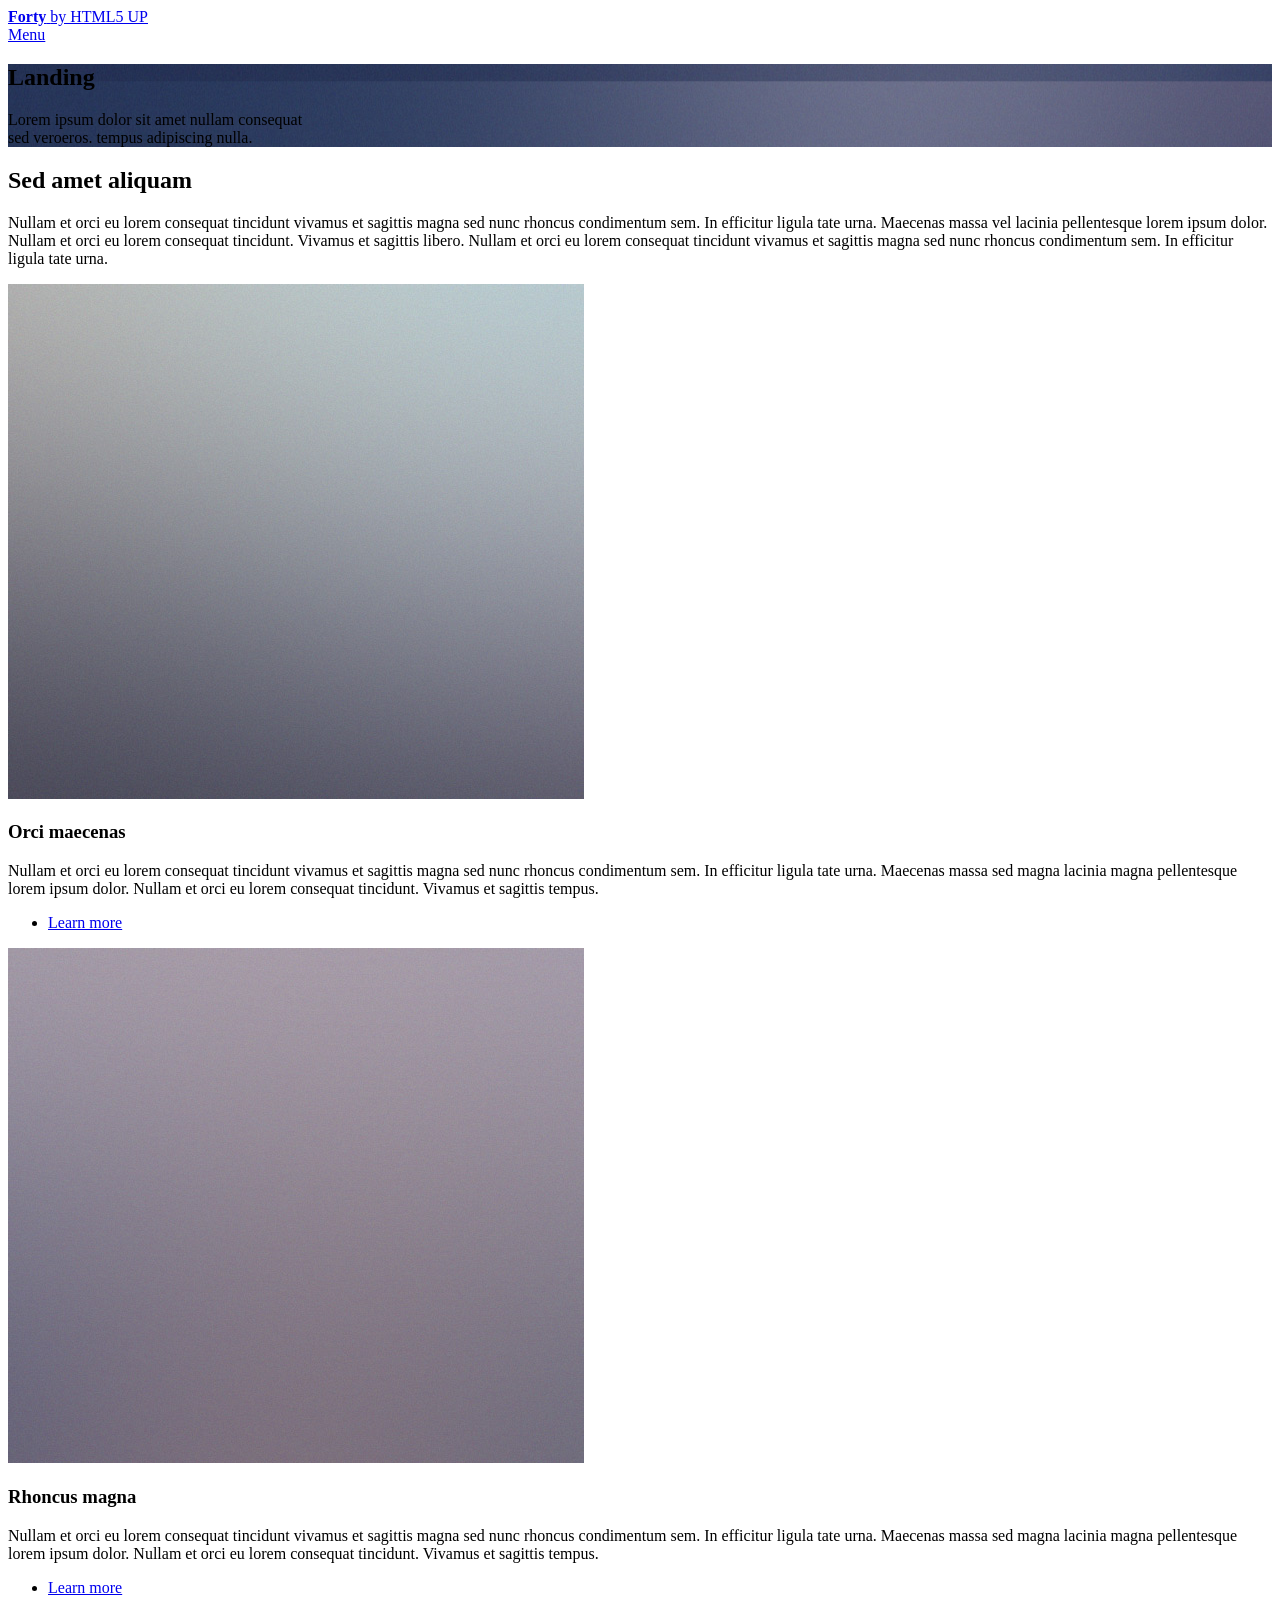
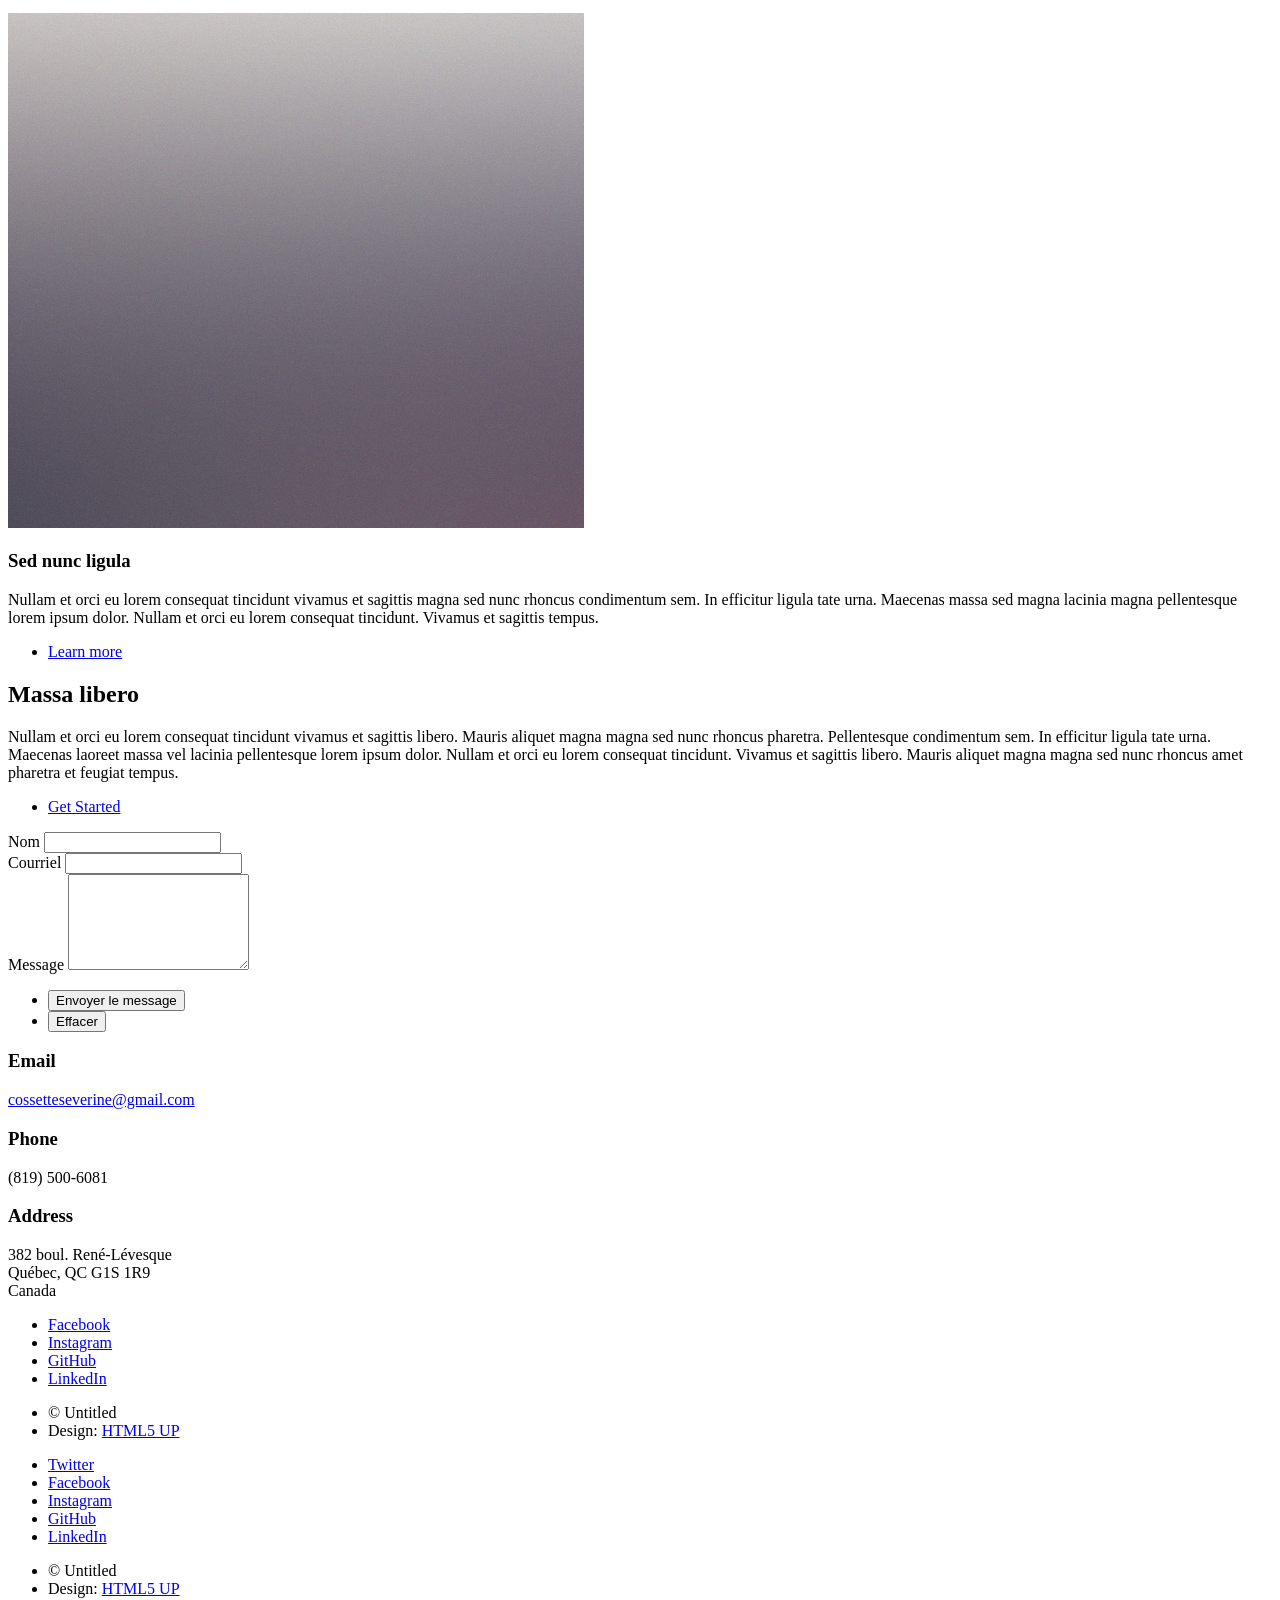
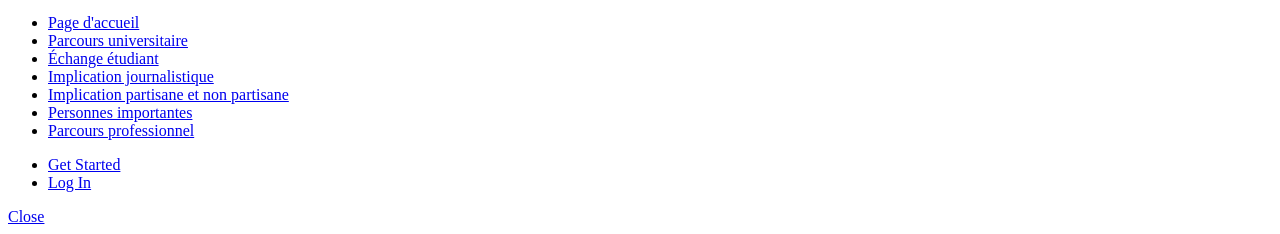
==== commit 2e9bf11d: "Ajout d'une image de fond au banner" ====
--- a/amis.html
+++ b/amis.html
@@ -29,11 +29,13 @@
 				<!-- Menu -->
 					<nav id="menu">
 						<ul class="links">
-							<li><a href="index.html">Home</a></li>
-							<li><a href="landing.html">Landing</a></li>
-							<li><a href="generic.html">Generic</a></li>
-							<li><a href="elements.html">Elements</a></li>
-						</ul>
+							<li><a href="index.html">Page d'accueil</a></li>
+							<li><a href="universitaire.html">Parcours universitaire</a></li>
+							<li><a href="echange.html">Échange étudiant</a></li>
+							<li><a href="journalisme.html">Implication journalistique</a></li>
+							<li><a href="politique.html">Implication partisane et non partisane</a></li>
+							<li><a href="amis.html">Personnes importantes</a></li>
+							<li><a href="professionel.html">Parcours professionnel</a></li></ul>
 						<ul class="actions stacked">
 							<li><a href="#" class="button primary fit">Get Started</a></li>
 							<li><a href="#" class="button fit">Log In</a></li>
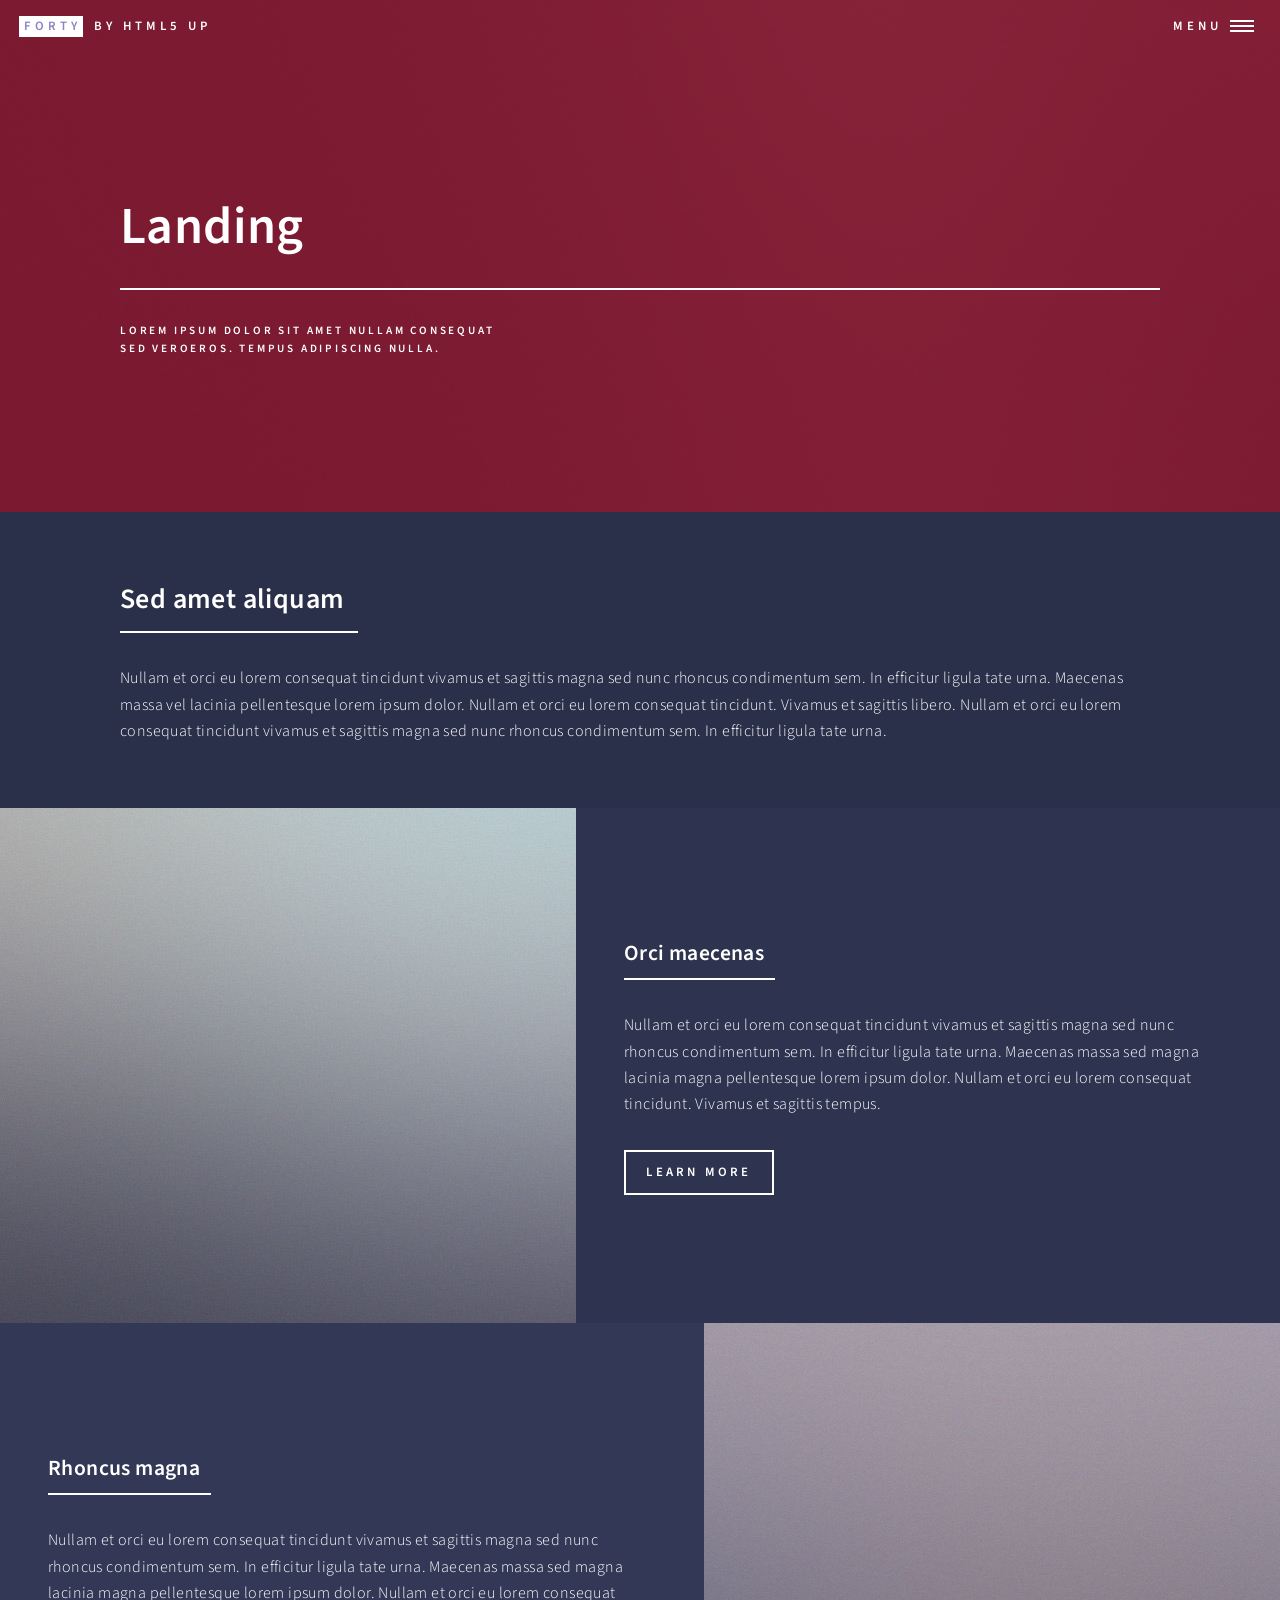
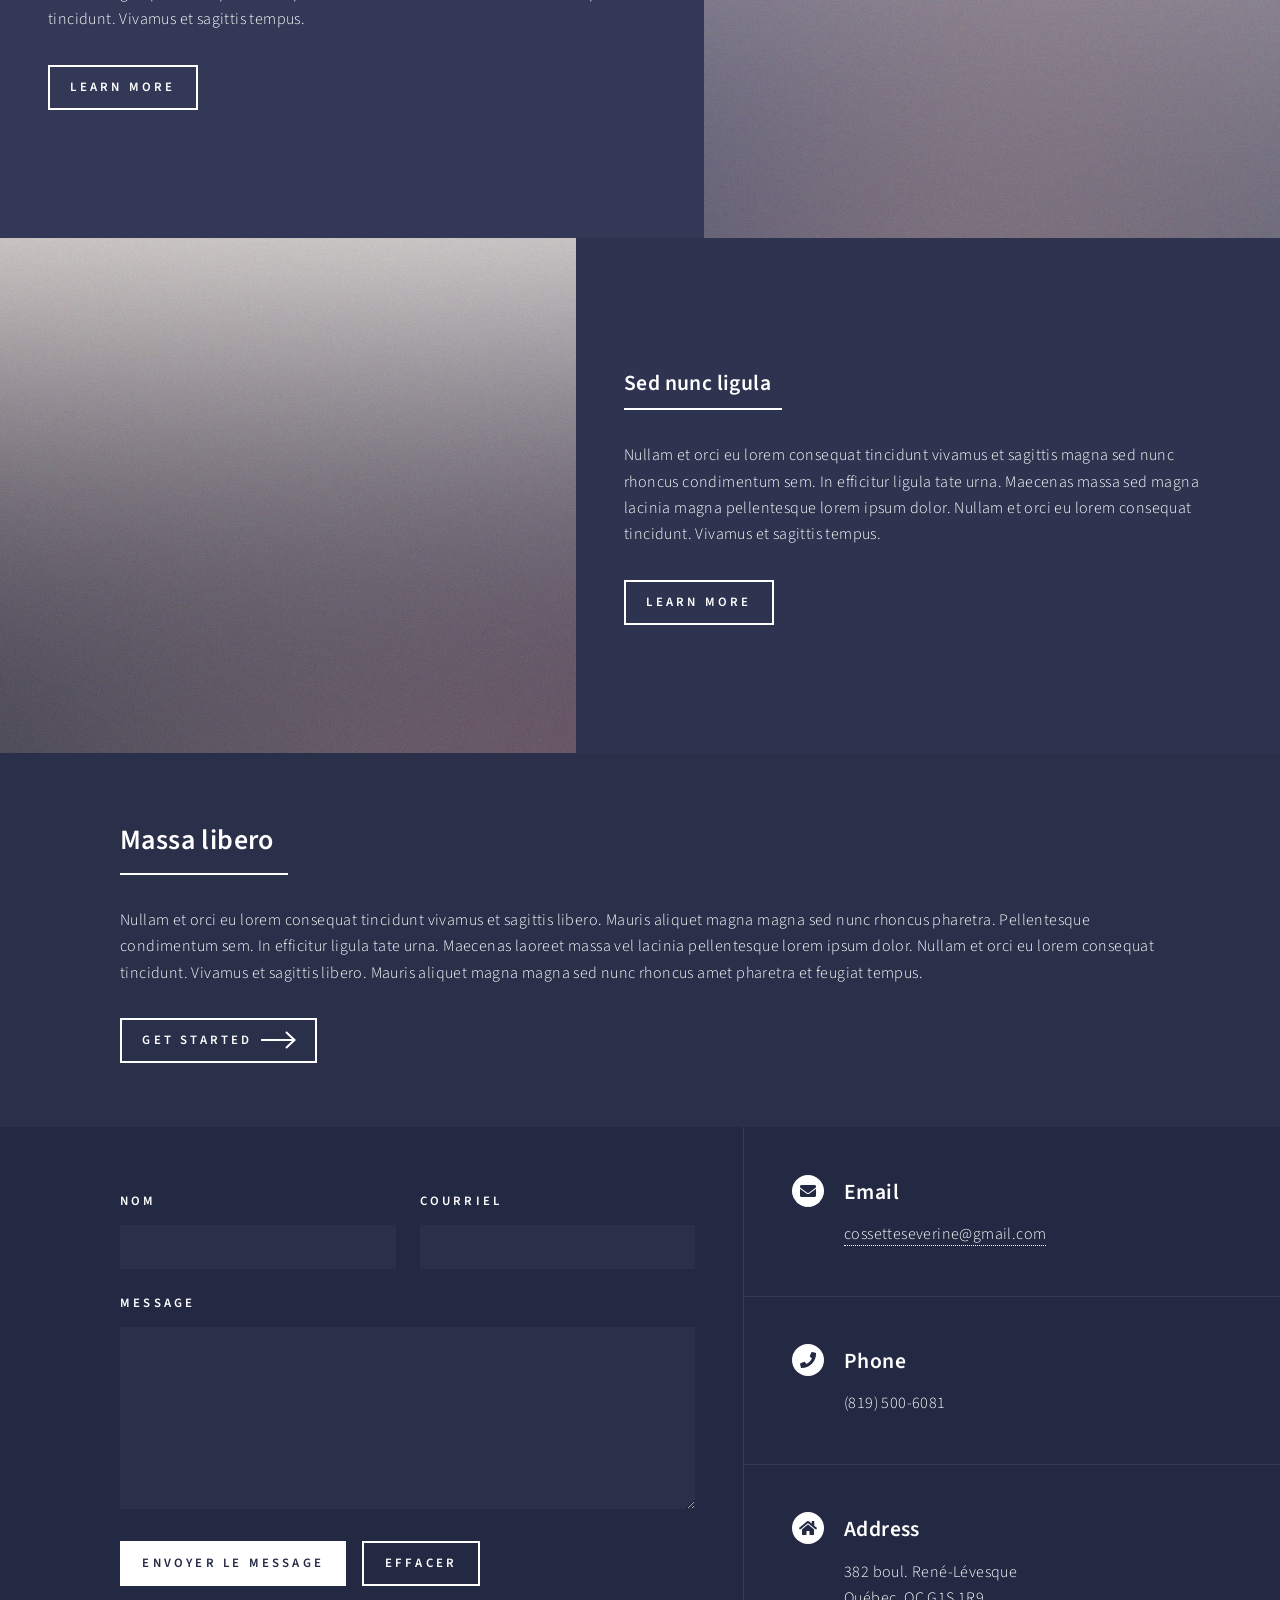
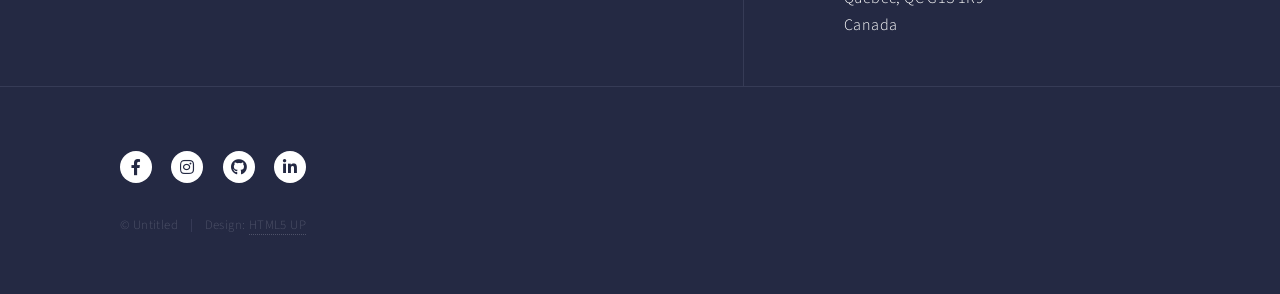
==== commit 0dcf8e90: "changement couleur" ====
--- a/amis.html
+++ b/amis.html
@@ -209,24 +209,6 @@
 
 			</div>
 
-				<!-- Footer -->
-					<footer id="footer">
-						<div class="inner">
-							<ul class="icons">
-								<li><a href="#" class="icon brands alt fa-twitter"><span class="label">Twitter</span></a></li>
-								<li><a href="#" class="icon brands alt fa-facebook-f"><span class="label">Facebook</span></a></li>
-								<li><a href="#" class="icon brands alt fa-instagram"><span class="label">Instagram</span></a></li>
-								<li><a href="#" class="icon brands alt fa-github"><span class="label">GitHub</span></a></li>
-								<li><a href="#" class="icon brands alt fa-linkedin-in"><span class="label">LinkedIn</span></a></li>
-							</ul>
-							<ul class="copyright">
-								<li>&copy; Untitled</li><li>Design: <a href="https://html5up.net">HTML5 UP</a></li>
-							</ul>
-						</div>
-					</footer>
-
-			</div>
-
 
 		<!-- Scripts -->
 			<script src="assets/js/jquery.min.js"></script>
--- a/assets/css/main.css
+++ b/assets/css/main.css
@@ -3491,27 +3491,27 @@
 			}
 
 		#banner.style1:after {
-			background-color: #6fc3df;
+			background-color: #f6f3cf;
 		}
 
 		#banner.style2:after {
-			background-color: #8d82c4;
+			background-color: #8b162b;
 		}
 
 		#banner.style3:after {
-			background-color: #ec8d81;
+			background-color: #f9b6b8;
 		}
 
 		#banner.style4:after {
-			background-color: #e7b788;
+			background-color: #a8b92e;
 		}
 
 		#banner.style5:after {
-			background-color: #8ea9e8;
+			background-color: #bad2e8;
 		}
 
 		#banner.style6:after {
-			background-color: #87c5a4;
+			background-color: #f37521;
 		}
 
 		body.is-preload #banner:after {
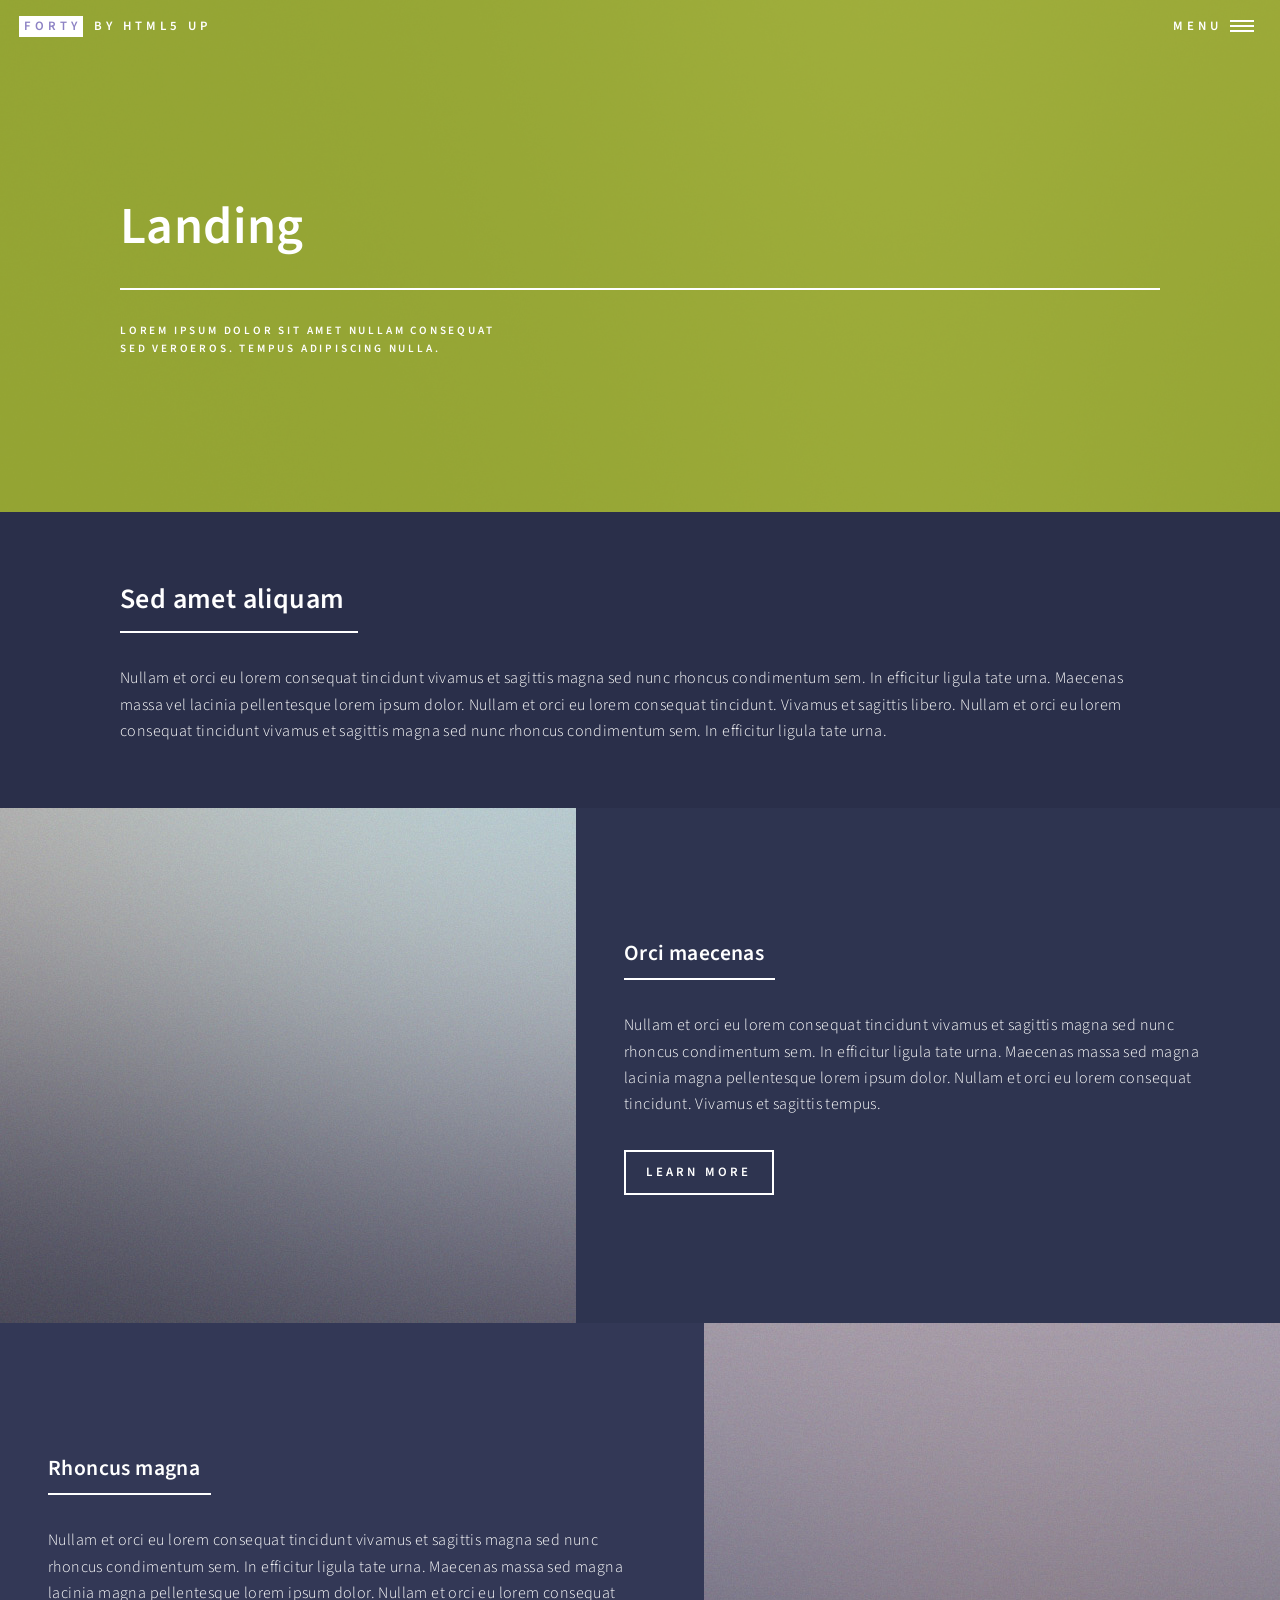
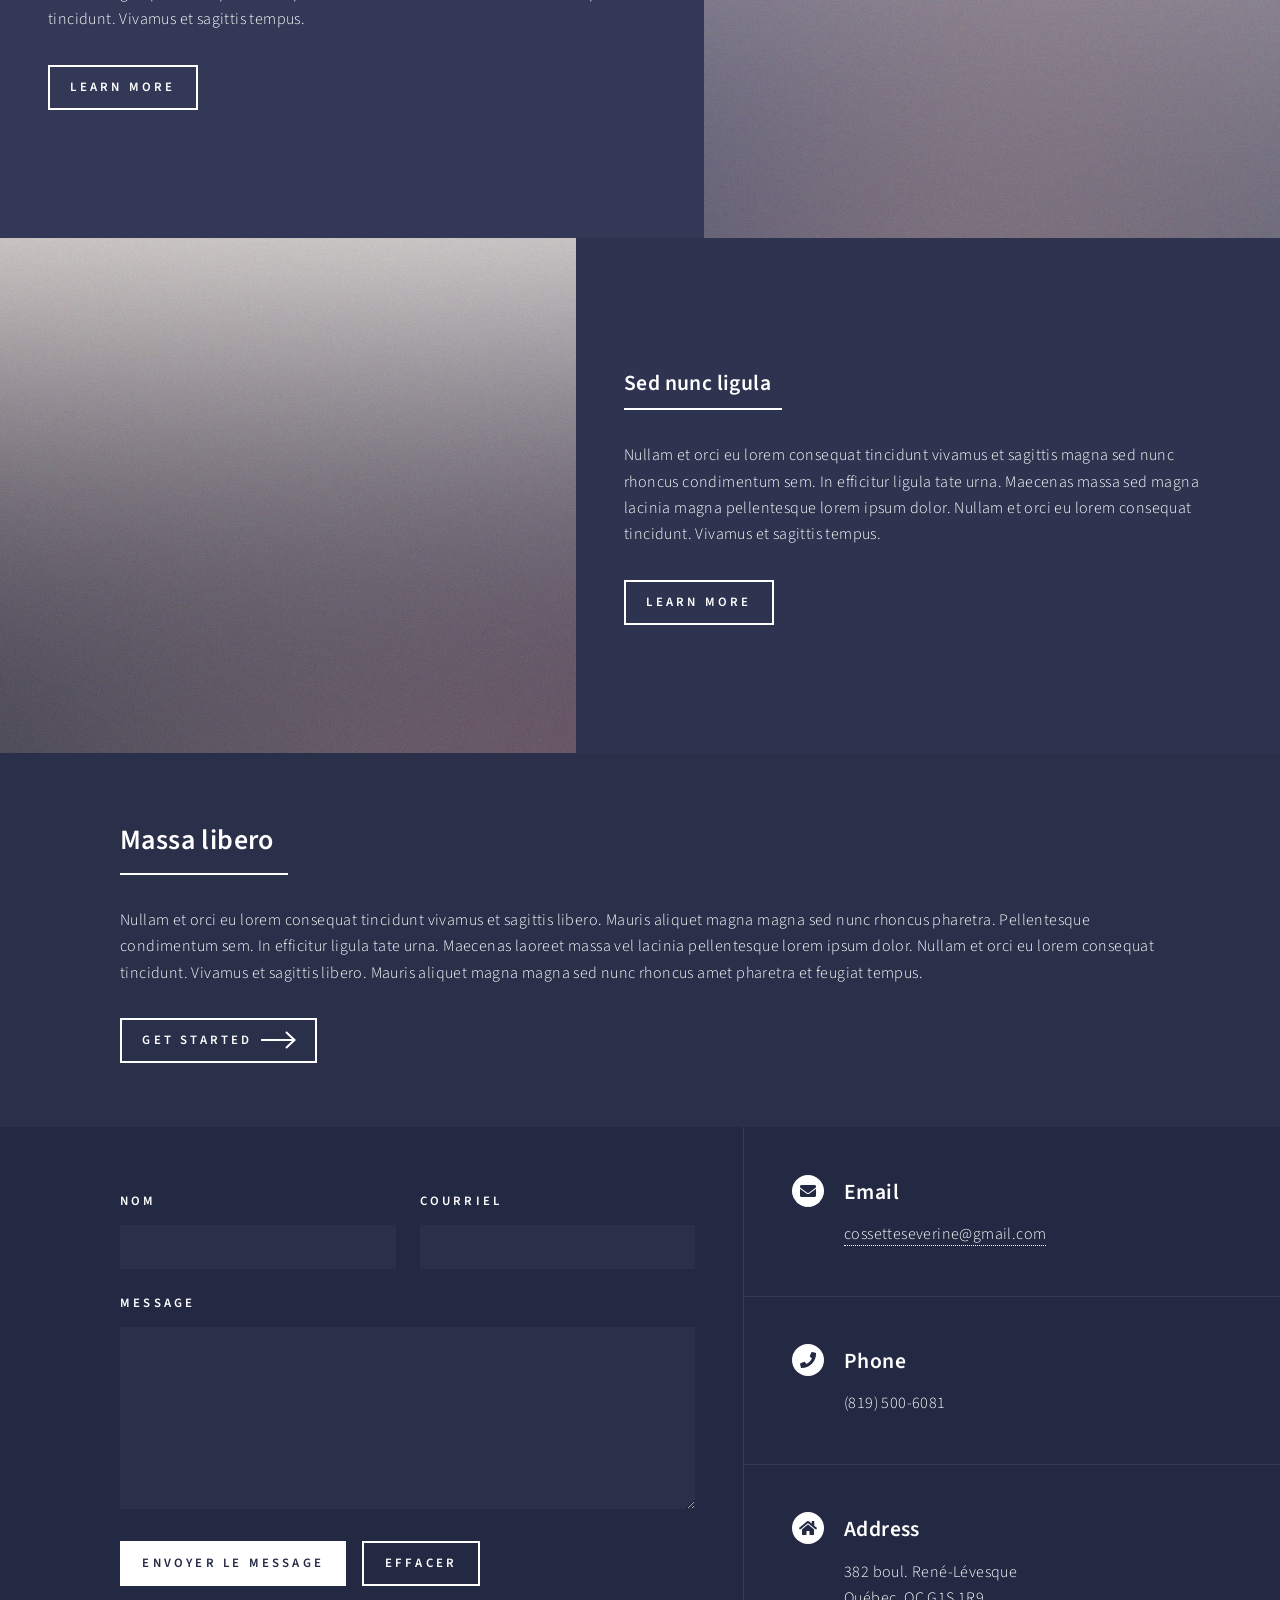
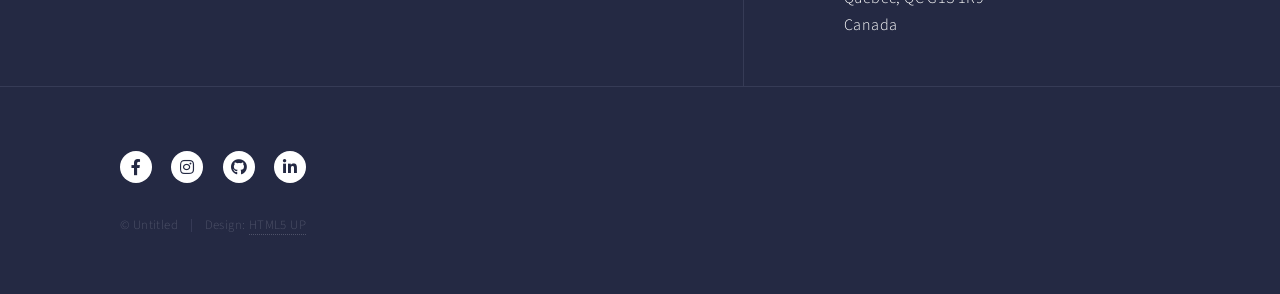
==== commit 759c63e7: "Refonte de la page parcours universitaire" ====
--- a/amis.html
+++ b/amis.html
@@ -44,7 +44,7 @@
 
 				<!-- Banner -->
 				<!-- Note: The "styleN" class below should match that of the header element. -->
-					<section id="banner" class="style2">
+					<section id="banner" class="style5">
 						<div class="inner">
 							<span class="image">
 								<img src="images/pic07.jpg" alt="" />
--- a/assets/css/main.css
+++ b/assets/css/main.css
@@ -2831,27 +2831,27 @@
 			}
 
 			.tiles article:nth-child(6n - 5):before {
-				background-color: #6fc3df;
+				background-color: #f6f3cf;
 			}
 
 			.tiles article:nth-child(6n - 4):before {
-				background-color: #8d82c4;
+				background-color: #8b162b;
 			}
 
 			.tiles article:nth-child(6n - 3):before {
-				background-color: #ec8d81;
+				background-color: #f9b6b8;
 			}
 
 			.tiles article:nth-child(6n - 2):before {
-				background-color: #e7b788;
+				background-color: #bad2e8;
 			}
 
 			.tiles article:nth-child(6n - 1):before {
-				background-color: #8ea9e8;
+				background-color: #a8b92e;
 			}
 
 			.tiles article:nth-child(6n):before {
-				background-color: #87c5a4;
+				background-color: #f37521;
 			}
 
 		@media screen and (max-width: 1280px) {
@@ -3503,11 +3503,11 @@
 		}
 
 		#banner.style4:after {
+			background-color: #bad2e8;
+		}
+
+		#banner.style5:after {
 			background-color: #a8b92e;
-		}
-
-		#banner.style5:after {
-			background-color: #bad2e8;
 		}
 
 		#banner.style6:after {
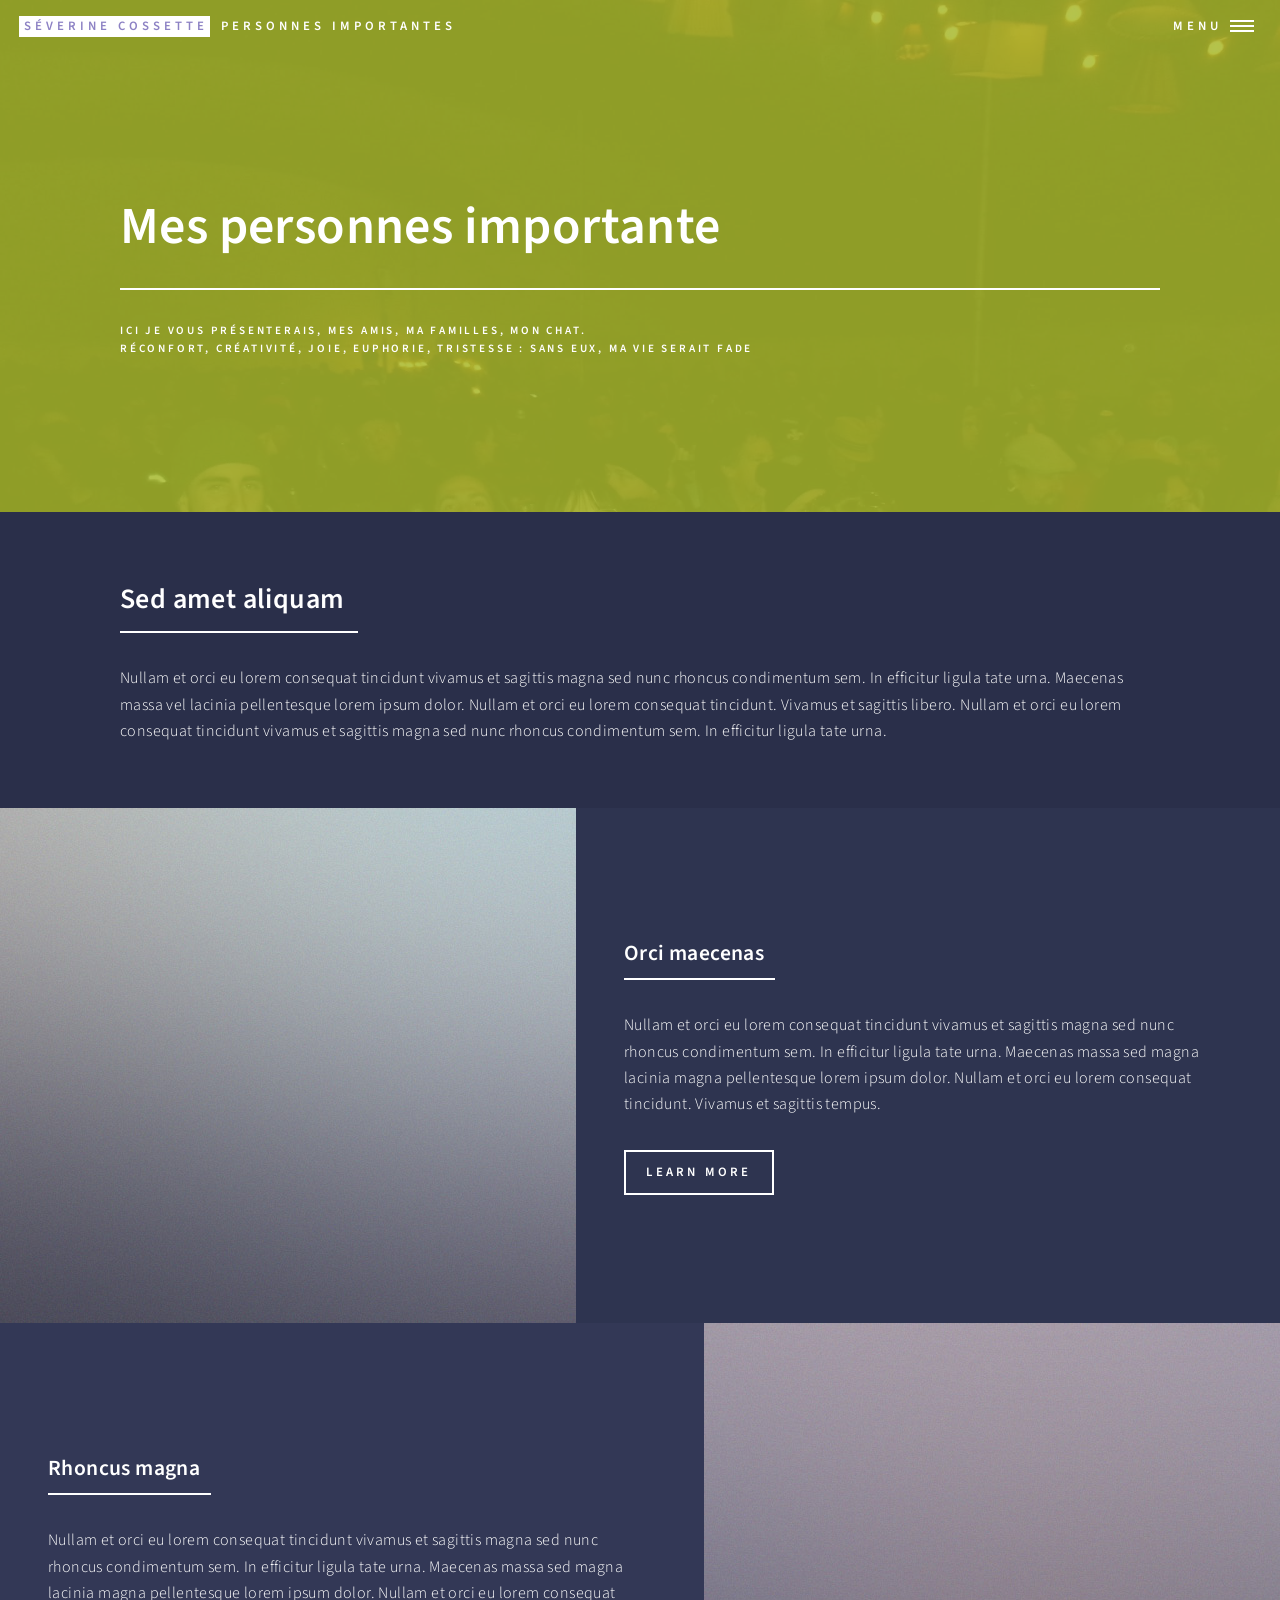
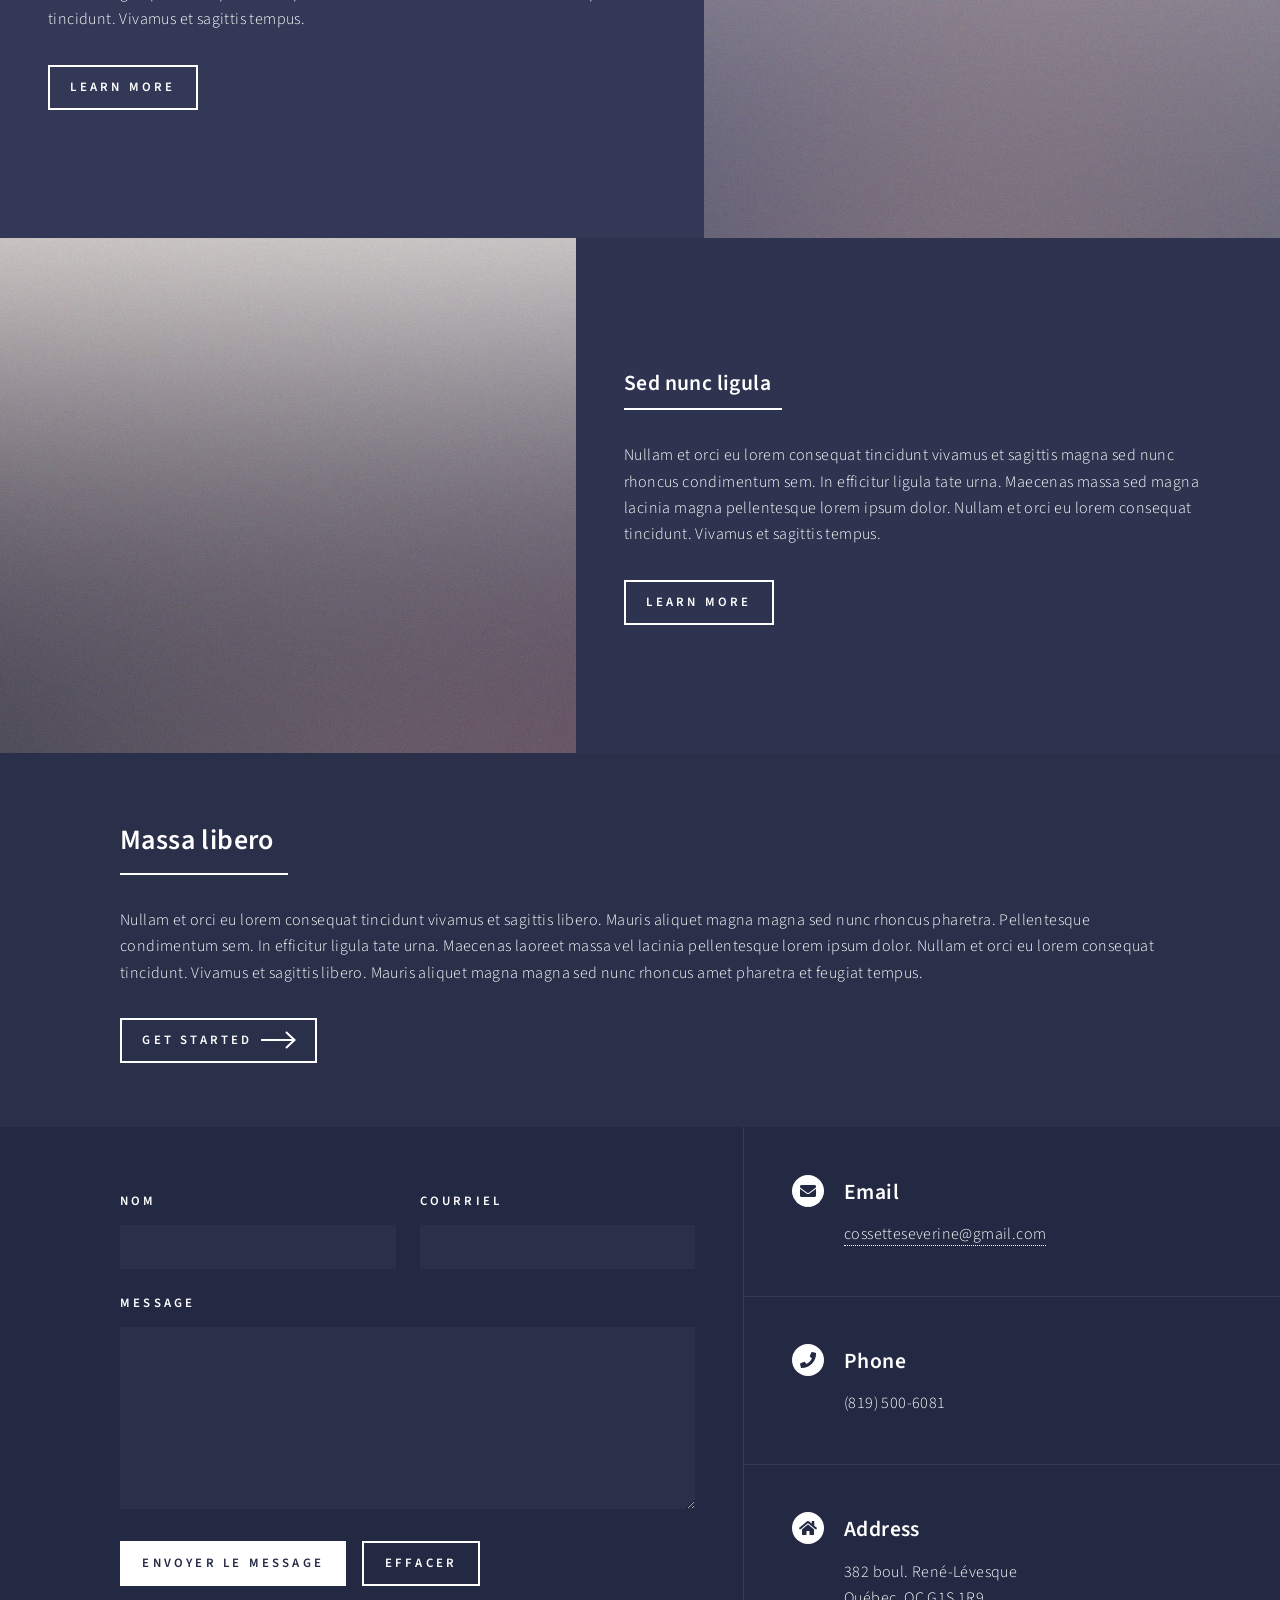
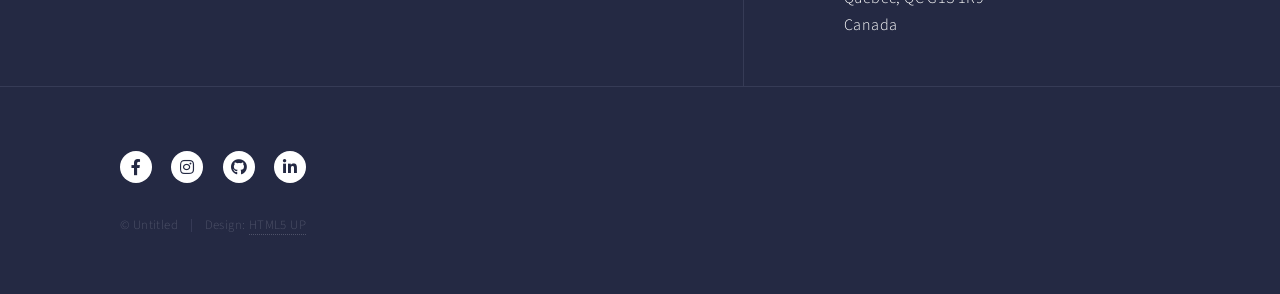
==== commit be926a6a: "Modification page amis et professionel" ====
--- a/amis.html
+++ b/amis.html
@@ -20,7 +20,7 @@
 				<!-- Header -->
 				<!-- Note: The "styleN" class below should match that of the banner element. -->
 					<header id="header" class="alt style2">
-						<a href="index.html" class="logo"><strong>Forty</strong> <span>by HTML5 UP</span></a>
+						<a href="index.html" class="logo"><strong>Séverine Cossette</strong> <span>Personnes importantes</span></a>
 						<nav>
 							<a href="#menu">Menu</a>
 						</nav>
@@ -47,14 +47,14 @@
 					<section id="banner" class="style5">
 						<div class="inner">
 							<span class="image">
-								<img src="images/pic07.jpg" alt="" />
+								<img src="images/amis_web.JPEG" alt="" />
 							</span>
 							<header class="major">
-								<h1>Landing</h1>
+								<h1>Mes personnes importante</h1>
 							</header>
 							<div class="content">
-								<p>Lorem ipsum dolor sit amet nullam consequat<br />
-								sed veroeros. tempus adipiscing nulla.</p>
+								<p>Ici je vous présenterais, mes amis, ma familles, mon chat.<br />
+								Réconfort, créativité, joie, euphorie, tristesse : sans eux, ma vie serait fade</p>
 							</div>
 						</div>
 					</section>
